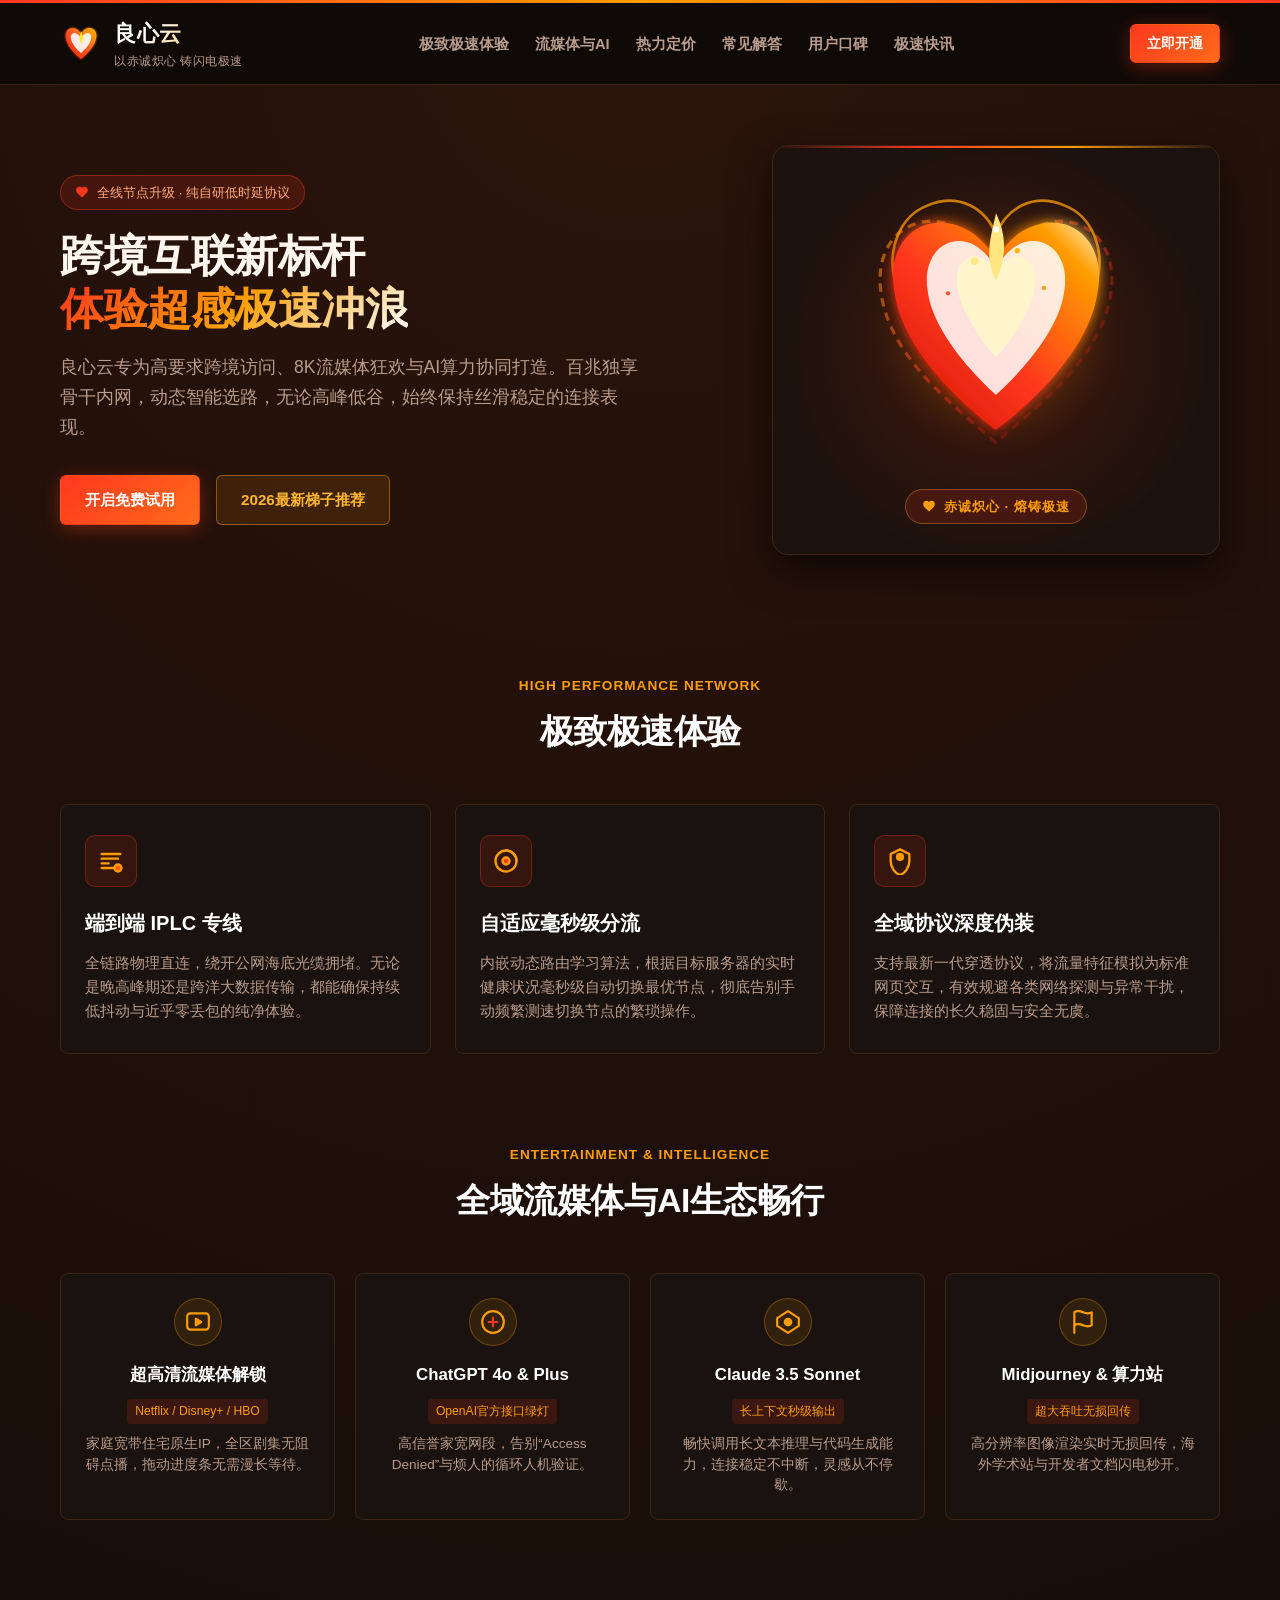
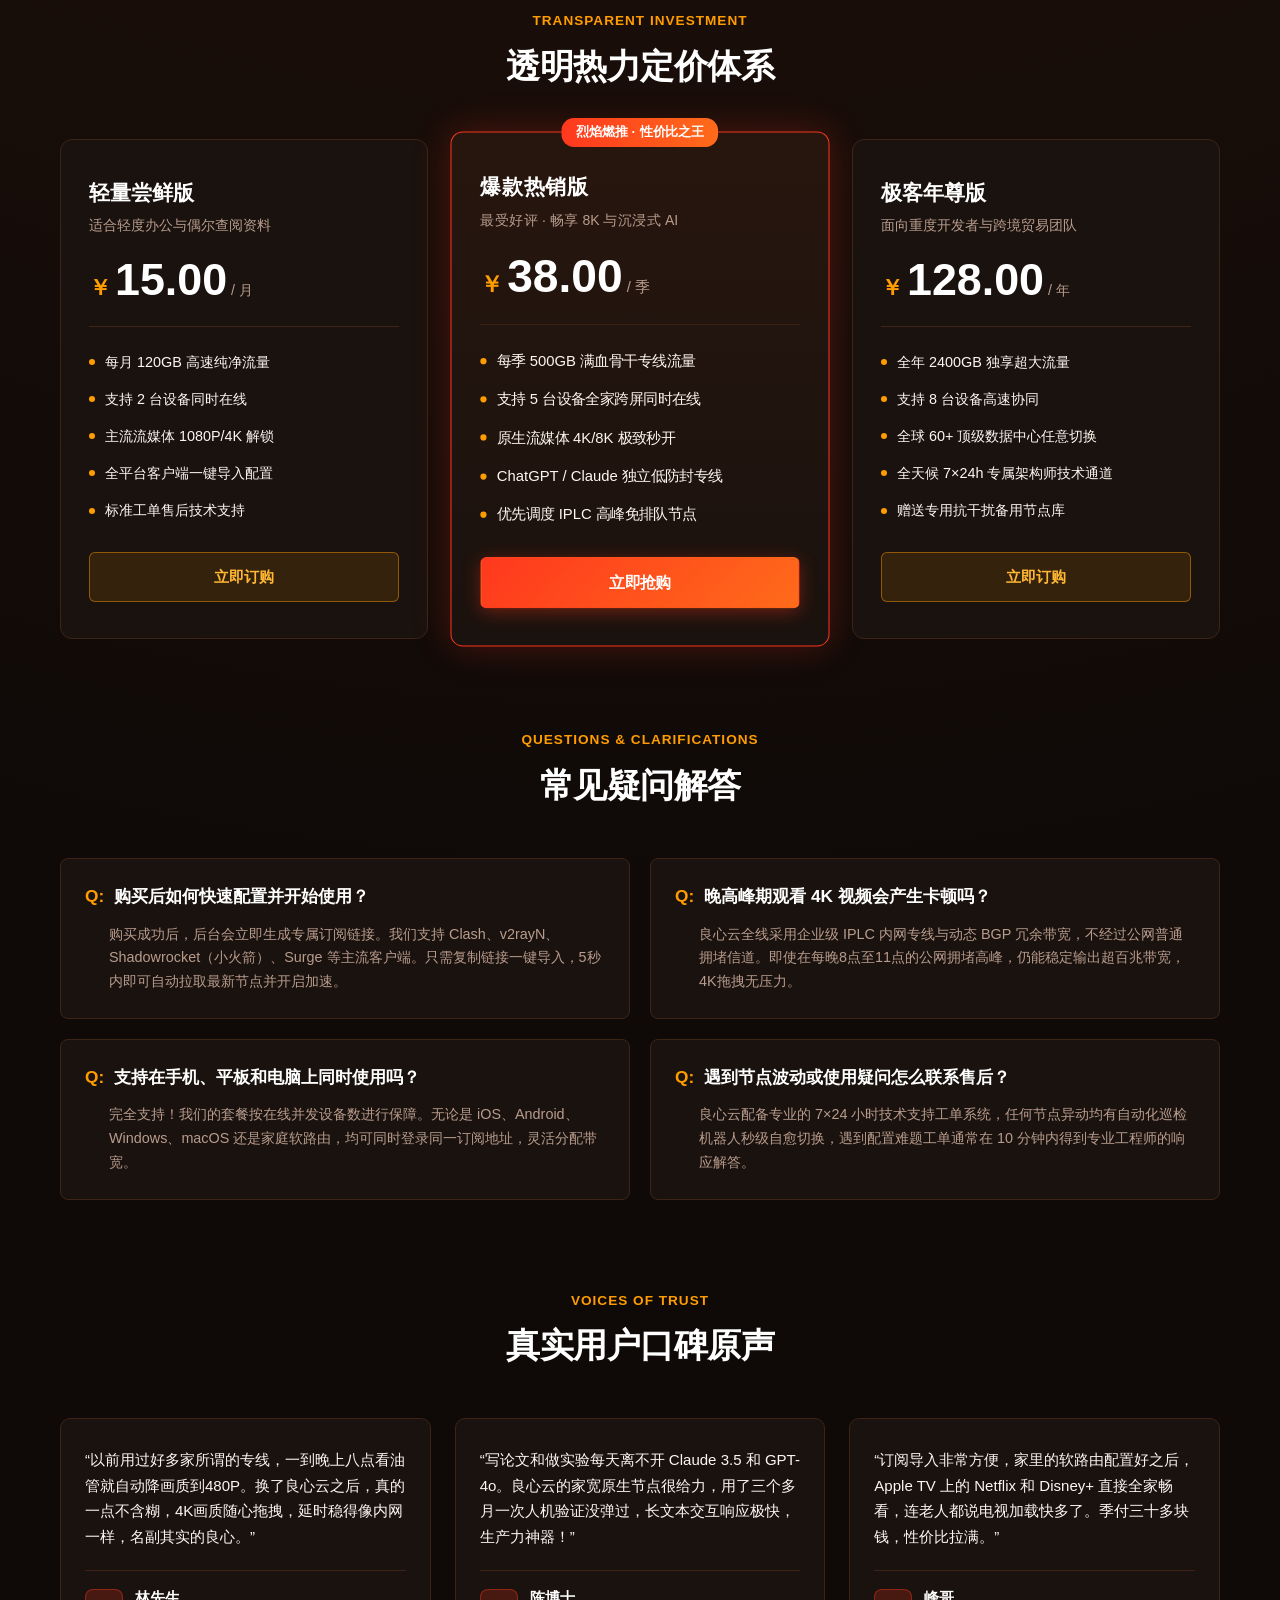
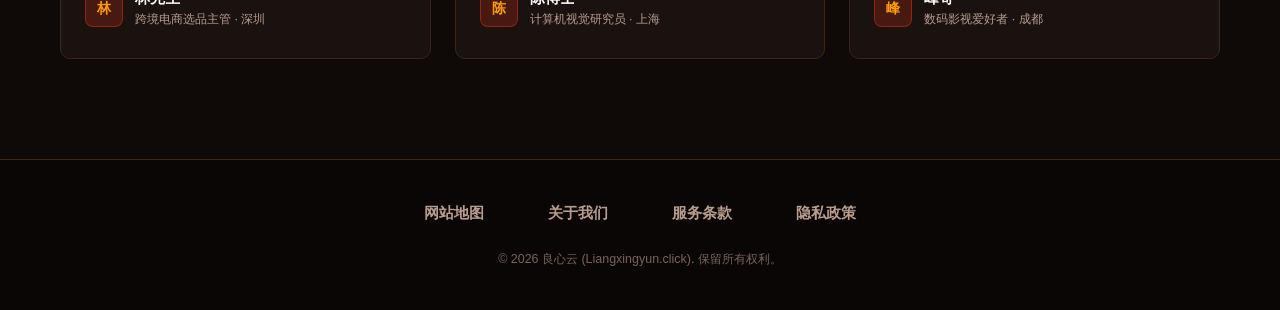
==== index.html @ 3ae03893 "Initial commit: Liangxingyun Click production landing page, SEO articles, and sitemap" ====
<!DOCTYPE html>
<html lang="zh-CN">
<head>
  <meta charset="UTF-8">
  <meta name="viewport" content="width=device-width, initial-scale=1.0">
  <title>良心云 - 2026专业网络加速与机场推荐 | 4K流媒体极速秒开·低延迟专线</title>
  <meta name="description" content="良心云专注提供高品质跨境网络加速服务。精选全球优质IPLC高速专线与BGP智能容灾节点，实现4K/8K流媒体与AI工具极速秒开、网游超低延迟不跳Ping。告别卡顿断连，2026口碑机场推荐首选，新用户即刻畅享丝滑极速冲浪。">
  <meta name="keywords" content="良心云, 网络加速, 极速秒开, 机场推荐, IPLC专线, 跨境网络加速器, 节点测速, 4K流媒体加速">
  <link rel="canonical" href="https://liangxingyun.click/">
  
  <!-- Open Graph 社交分享优化 -->
  <meta property="og:locale" content="zh_CN">
  <meta property="og:type" content="website">
  <meta property="og:title" content="良心云 - 2026专业网络加速与机场推荐 | 4K流媒体极速秒开·低延迟专线">
  <meta property="og:description" content="良心云专注提供高品质跨境网络加速服务。精选全球优质IPLC高速专线与BGP智能容灾节点，实现4K/8K流媒体与AI工具极速秒开、网游超低延迟不跳Ping。告别卡顿断连，2026口碑机场推荐首选，新用户即刻畅享丝滑极速冲浪。">
  <meta property="og:url" content="https://liangxingyun.click/">
  <meta property="og:site_name" content="良心云">
  <meta property="og:image" content="https://liangxingyun.click/og-preview.png">
  
  <!-- Twitter Card 优化 -->
  <meta name="twitter:card" content="summary_large_image">
  <meta name="twitter:title" content="良心云 - 2026专业网络加速与机场推荐 | 4K流媒体极速秒开·低延迟专线">
  <meta name="twitter:description" content="良心云专注提供高品质跨境网络加速服务。精选全球优质IPLC高速专线与BGP智能容灾节点，实现4K/8K流媒体与AI工具极速秒开、网游超低延迟不跳Ping。告别卡顿断连，2026口碑机场推荐首选。">
  <meta name="twitter:image" content="https://liangxingyun.click/og-preview.png">

  <!-- Schema.org Product 结构化数据 (Rich Snippets) -->
  <script type="application/ld+json">
  {
    "@context": "https://schema.org",
    "@type": "Product",
    "name": "良心云极速网络加速服务",
    "image": "https://liangxingyun.click/og-preview.png",
    "description": "良心云提供超高速跨境网络加速与智能专线代理服务，全球优质节点覆盖，秒开4K流媒体，稳定无缝支持主流AI大模型，以赤诚炽心打造极速互联体验。",
    "brand": {
      "@type": "Brand",
      "name": "良心云"
    },
    "sku": "LXY-CLICK-2026",
    "offers": {
      "@type": "AggregateOffer",
      "priceCurrency": "CNY",
      "lowPrice": "15.00",
      "highPrice": "68.00",
      "offerCount": "3",
      "offers": [
        {
          "@type": "Offer",
          "name": "体验极速版",
          "price": "15.00",
          "priceCurrency": "CNY",
          "availability": "https://schema.org/InStock",
          "url": "https://ww012.twilightaff.com/#/?code=A56DH1Af"
        },
        {
          "@type": "Offer",
          "name": "畅享进阶版",
          "price": "35.00",
          "priceCurrency": "CNY",
          "availability": "https://schema.org/InStock",
          "url": "https://ww012.twilightaff.com/#/?code=A56DH1Af"
        },
        {
          "@type": "Offer",
          "name": "尊享旗舰版",
          "price": "68.00",
          "priceCurrency": "CNY",
          "availability": "https://schema.org/InStock",
          "url": "https://ww012.twilightaff.com/#/?code=A56DH1Af"
        }
      ]
    },
    "aggregateRating": {
      "@type": "AggregateRating",
      "ratingValue": "4.9",
      "reviewCount": "128"
    }
  }
  </script>

  <link rel="stylesheet" href="style.css">
</head>
<body>

  <!-- 顶部导光条与导航栏 -->
  <header class="flame-header">
    <div class="top-flare-strip"></div>
    <div class="nav-container">
      <a href="index.html" class="logo-flame-link" title="良心云官方首页">
        <!-- 主题深度融合：烈焰炽心SVG徽标 -->
        <svg class="logo-svg" role="img" aria-label="良心云烈焰心形动态徽标" viewBox="0 0 100 100" fill="none" xmlns="http://www.w3.org/2000/svg">
          <defs>
            <linearGradient id="flameHeartGrad" x1="0%" y1="100%" x2="100%" y2="0%">
              <stop offset="0%" stop-color="#ff1a00" />
              <stop offset="50%" stop-color="#ff5722" />
              <stop offset="100%" stop-color="#ffb700" />
            </linearGradient>
            <filter id="flameGlow">
              <feGaussianBlur stdDeviation="2" result="blur" />
              <feComposite in="SourceGraphic" in2="blur" operator="over" />
            </filter>
          </defs>
          <!-- 升腾的烈焰心形外廓 -->
          <path d="M50 88C50 88 18 64 14 38C10 20 25 10 38 16C46 20 50 28 50 28C50 28 54 20 62 16C75 10 90 20 86 38C82 64 50 88 50 88Z" fill="url(#flameHeartGrad)" filter="url(#flameGlow)" />
          <!-- 内部向上跃动的炽火心核 -->
          <path d="M50 74C50 74 28 56 26 40C24 30 32 23 40 28C46 32 50 38 50 38C50 38 54 32 60 28C68 23 76 30 74 40C72 56 50 74 50 74Z" fill="#ffffff" opacity="0.88" />
          <!-- 核心脉冲火焰尖芒 -->
          <path d="M50 22C48 30 44 38 50 50C54 42 56 32 50 22Z" fill="#ffea00" />
        </svg>
        <div class="logo-meta">
          <span class="logo-title">良心云</span>
          <span class="logo-tagline">以赤诚炽心 铸闪电极速</span>
        </div>
      </a>

      <!-- 纯CSS响应式移动端导航开关 -->
      <input type="checkbox" id="flameNavToggle" class="mobile-nav-input" aria-label="切换移动端导航">

      <!-- 导航菜单：包含所有板块标题 -->
      <nav class="flame-nav-menu" id="flameNavMenu">
        <ul class="flame-nav-list">
          <li><a href="#speed-experience" class="flame-nav-link">极致极速体验</a></li>
          <li><a href="#streaming-ai" class="flame-nav-link">流媒体与AI</a></li>
          <li><a href="#pricing" class="flame-nav-link">热力定价</a></li>
          <li><a href="#faq" class="flame-nav-link">常见解答</a></li>
          <li><a href="#testimonials" class="flame-nav-link">用户口碑</a></li>
          <li><a href="news.html" class="flame-nav-link">极速快讯</a></li>
        </ul>
      </nav>

      <!-- 1个核心 CTA 按钮 + 移动端汉堡切换按钮 -->
      <div class="nav-actions">
        <a href="https://ww012.twilightaff.com/#/?code=A56DH1Af" target="_blank" rel="nofollow" class="btn btn-flame-primary btn-sm">
          立即开通
        </a>
        <label for="flameNavToggle" class="mobile-nav-toggle-btn" aria-label="打开/关闭导航菜单">
          <span class="hamburger-line"></span>
          <span class="hamburger-line"></span>
          <span class="hamburger-line"></span>
        </label>
      </div>
    </div>
  </header>

  <!-- 主体内容 -->
  <main class="layout-wrapper">

    <!-- 首屏 Hero 区块 -->
    <section class="hero-section">
      <div class="hero-grid">
        <div class="hero-content">
          <div class="hero-badge-pill">
            <svg viewBox="0 0 24 24"><path d="M12 21.35l-1.45-1.32C5.4 15.36 2 12.28 2 8.5 2 5.42 4.42 3 7.5 3c1.74 0 3.41.81 4.5 2.09C13.09 3.81 14.76 3 16.5 3 19.58 3 22 5.42 22 8.5c0 3.78-3.4 6.86-8.55 11.54L12 21.35z"/></svg>
            <span>全线节点升级 · 纯自研低时延协议</span>
          </div>

          <h1 class="hero-title">
            跨境互联新标杆<br>
            <span class="highlight">体验超感极速冲浪</span>
          </h1>

          <p class="hero-subtitle">
            良心云专为高要求跨境访问、8K流媒体狂欢与AI算力协同打造。百兆独享骨干内网，动态智能选路，无论高峰低谷，始终保持丝滑稳定的连接表现。
          </p>

          <div class="hero-cta-group">
            <a href="https://ww012.twilightaff.com/#/?code=A56DH1Af" target="_blank" rel="nofollow" class="btn btn-flame-primary">
              开启免费试用
            </a>
            <!-- 严格遵照PBN传递权重规则：必须保留target="_blank"，严禁添加rel="nofollow" -->
            <a href="https://tizilab.net/paihang/" target="_blank" class="btn btn-flame-dofollow">
              2026最新梯子推荐
            </a>
          </div>
        </div>

        <!-- 创意核心：熔岩炽火之心动效艺术舞台 -->
        <div class="flame-heart-stage">
          <svg class="flame-heart-svg" role="img" aria-label="良心云熔岩炽火之心动效艺术图" viewBox="0 0 300 280" fill="none" xmlns="http://www.w3.org/2000/svg">
            <defs>
              <!-- 熔岩烈焰主渐变 -->
              <radialGradient id="moltenAura" cx="50%" cy="50%" r="50%">
                <stop offset="0%" stop-color="#ff381e" stop-opacity="0.35" />
                <stop offset="60%" stop-color="#ff9d00" stop-opacity="0.12" />
                <stop offset="100%" stop-color="#0f0a08" stop-opacity="0" />
              </radialGradient>
              <linearGradient id="flameBodyGrad" x1="0%" y1="100%" x2="100%" y2="0%">
                <stop offset="0%" stop-color="#cc1100" />
                <stop offset="45%" stop-color="#ff381e" />
                <stop offset="85%" stop-color="#ff9d00" />
                <stop offset="100%" stop-color="#fff5cc" />
              </linearGradient>
              <linearGradient id="flameSwirlGrad" x1="0%" y1="0%" x2="100%" y2="100%">
                <stop offset="0%" stop-color="#ff9d00" />
                <stop offset="50%" stop-color="#ff381e" stop-opacity="0.8" />
                <stop offset="100%" stop-color="#990000" stop-opacity="0.2" />
              </linearGradient>
              <filter id="flameHeatGlow" x="-20%" y="-20%" width="140%" height="140%">
                <feGaussianBlur stdDeviation="6" result="blur" />
                <feComposite in="SourceGraphic" in2="blur" operator="over" />
              </filter>
            </defs>

            <!-- 背景熔岩光晕 -->
            <circle cx="150" cy="140" r="130" fill="url(#moltenAura)" />

            <!-- 外层升腾火舌与日冕旋涡 -->
            <g class="flame-swirl-outer">
              <!-- 左侧环绕火羽 -->
              <path d="M150 250C110 215 50 170 42 108C36 60 70 34 105 45C125 51 142 68 150 82C158 68 175 51 195 45C230 34 264 60 258 108C250 170 190 215 150 250Z" stroke="url(#flameSwirlGrad)" stroke-width="3" fill="none" opacity="0.6" stroke-dasharray="8 6" />
              <!-- 火焰外翼 -->
              <path d="M150 55C140 30 115 15 85 28C60 38 48 68 55 98C60 120 78 148 105 178" stroke="#ff9d00" stroke-width="2.5" stroke-linecap="round" opacity="0.75" />
              <path d="M150 55C160 30 185 15 215 28C240 38 252 68 245 98C240 120 222 148 195 178" stroke="#ff9d00" stroke-width="2.5" stroke-linecap="round" opacity="0.75" />
            </g>

            <!-- 核心熔岩炽心本体 -->
            <path d="M150 238C150 238 65 178 55 110C45 60 82 32 118 48C138 56 150 78 150 78C150 78 162 56 182 48C218 32 255 60 245 110C235 178 150 238 150 238Z" fill="url(#flameBodyGrad)" filter="url(#flameHeatGlow)" />

            <!-- 内部高温炽白聚变心核 -->
            <path d="M150 205C150 205 92 155 86 108C80 72 106 52 130 65C142 72 150 86 150 86C150 86 158 72 170 65C194 52 220 72 214 108C208 155 150 205 150 205Z" fill="#ffffff" opacity="0.85" />
            <path d="M150 170C150 170 118 135 114 105C110 82 125 70 138 78C145 82 150 92 150 92C150 92 155 82 162 78C175 70 190 82 186 105C182 135 150 170 150 170Z" fill="#fff5cc" />

            <!-- 心尖跳动的金红火舌 -->
            <path d="M150 35C146 55 138 75 150 98C158 80 162 60 150 35Z" fill="#ffe680" />

            <!-- 向上漂浮的微火余烬 -->
            <circle class="flame-ember-1" cx="130" cy="80" r="3.5" fill="#ffea80" />
            <circle class="flame-ember-2" cx="170" cy="70" r="2.5" fill="#ffb700" />
            <circle class="flame-ember-3" cx="150" cy="50" r="3" fill="#ffffff" />
            <circle class="flame-ember-1" cx="105" cy="110" r="2" fill="#ff5722" />
            <circle class="flame-ember-2" cx="195" cy="105" r="2" fill="#ff9d00" />
          </svg>

          <div class="flame-heart-label">
            <svg width="14" height="14" viewBox="0 0 24 24" fill="currentColor"><path d="M12 21.35l-1.45-1.32C5.4 15.36 2 12.28 2 8.5 2 5.42 4.42 3 7.5 3c1.74 0 3.41.81 4.5 2.09C13.09 3.81 14.76 3 16.5 3 19.58 3 22 5.42 22 8.5c0 3.78-3.4 6.86-8.55 11.54L12 21.35z"/></svg>
            <span>赤诚炽心 · 熔铸极速</span>
          </div>
        </div>
      </div>
    </section>

    <!-- 动态标题1：极致极速体验（3张特性卡片） -->
    <section class="section-wrapper" id="speed-experience">
      <div class="section-head">
        <div class="section-caption">High Performance Network</div>
        <h2 class="section-title">极致极速体验</h2>
      </div>

      <div class="advantages-grid">
        <!-- 卡片 1 -->
        <div class="card-beveled">
          <div class="card-icon-wrap">
            <!-- 重新设计的原创矢量图标：光纤高速信道 -->
            <svg viewBox="0 0 24 24" fill="none" stroke-width="2" stroke-linecap="round" stroke-linejoin="round">
              <path d="M4 14h6m-6 4h10M4 10h14M4 6h16" />
              <circle cx="18" cy="18" r="3" fill="#ff5722" />
            </svg>
          </div>
          <h3 class="card-title">端到端 IPLC 专线</h3>
          <p class="card-desc">
            全链路物理直连，绕开公网海底光缆拥堵。无论是晚高峰期还是跨洋大数据传输，都能确保持续低抖动与近乎零丢包的纯净体验。
          </p>
        </div>

        <!-- 卡片 2 -->
        <div class="card-beveled">
          <div class="card-icon-wrap">
            <!-- 重新设计的原创矢量图标：双环智能负载调度 -->
            <svg viewBox="0 0 24 24" fill="none" stroke-width="2" stroke-linecap="round" stroke-linejoin="round">
              <circle cx="12" cy="12" r="9" />
              <path d="M12 3a9 9 0 0 1 9 9" stroke="#ff9d00" />
              <circle cx="12" cy="12" r="3" fill="#ff381e" />
            </svg>
          </div>
          <h3 class="card-title">自适应毫秒级分流</h3>
          <p class="card-desc">
            内嵌动态路由学习算法，根据目标服务器的实时健康状况毫秒级自动切换最优节点，彻底告别手动频繁测速切换节点的繁琐操作。
          </p>
        </div>

        <!-- 卡片 3 -->
        <div class="card-beveled">
          <div class="card-icon-wrap">
            <!-- 重新设计的原创矢量图标：无缝多设备指纹盾 -->
            <svg viewBox="0 0 24 24" fill="none" stroke-width="2" stroke-linecap="round" stroke-linejoin="round">
              <path d="M12 2l8 4v6c0 5.5-3.8 10.7-8 12-4.2-1.3-8-6.5-8-12V6l8-4z" />
              <path d="M12 11a2.5 2.5 0 1 0 0-5 2.5 2.5 0 0 0 0 5z" fill="#ff9d00" />
            </svg>
          </div>
          <h3 class="card-title">全域协议深度伪装</h3>
          <p class="card-desc">
            支持最新一代穿透协议，将流量特征模拟为标准网页交互，有效规避各类网络探测与异常干扰，保障连接的长久稳固与安全无虞。
          </p>
        </div>
      </div>
    </section>

    <!-- 动态标题2：无界流媒体与AI全域加速（4张卡片） -->
    <section class="section-wrapper" id="streaming-ai">
      <div class="section-head">
        <div class="section-caption">Entertainment & Intelligence</div>
        <h2 class="section-title">全域流媒体与AI生态畅行</h2>
      </div>

      <div class="media-ai-grid">
        <div class="media-ai-card">
          <div class="media-badge-icon">
            <svg viewBox="0 0 24 24" fill="none" stroke-width="2" stroke-linecap="round" stroke-linejoin="round">
              <rect x="2" y="4" width="20" height="15" rx="3" />
              <polygon points="10 9 15 12 10 15 10 9" fill="#ff9d00" />
            </svg>
          </div>
          <h3 class="media-title">超高清流媒体解锁</h3>
          <span class="media-tag">Netflix / Disney+ / HBO</span>
          <p class="media-desc">家庭宽带住宅原生IP，全区剧集无阻碍点播，拖动进度条无需漫长等待。</p>
        </div>

        <div class="media-ai-card">
          <div class="media-badge-icon">
            <svg viewBox="0 0 24 24" fill="none" stroke-width="2" stroke-linecap="round" stroke-linejoin="round">
              <circle cx="12" cy="12" r="10" />
              <path d="M8 12h8m-4-4v8" stroke="#ff381e" />
            </svg>
          </div>
          <h3 class="media-title">ChatGPT 4o & Plus</h3>
          <span class="media-tag">OpenAI官方接口绿灯</span>
          <p class="media-desc">高信誉家宽网段，告别“Access Denied”与烦人的循环人机验证。</p>
        </div>

        <div class="media-ai-card">
          <div class="media-badge-icon">
            <svg viewBox="0 0 24 24" fill="none" stroke-width="2" stroke-linecap="round" stroke-linejoin="round">
              <polygon points="12 2 22 8.5 22 15.5 12 22 2 15.5 2 8.5 12 2" />
              <circle cx="12" cy="12" r="3" fill="#ff9d00" />
            </svg>
          </div>
          <h3 class="media-title">Claude 3.5 Sonnet</h3>
          <span class="media-tag">长上下文秒级输出</span>
          <p class="media-desc">畅快调用长文本推理与代码生成能力，连接稳定不中断，灵感从不停歇。</p>
        </div>

        <div class="media-ai-card">
          <div class="media-badge-icon">
            <svg viewBox="0 0 24 24" fill="none" stroke-width="2" stroke-linecap="round" stroke-linejoin="round">
              <path d="M4 15s1-1 4-1 5 2 8 2 4-1 4-1V3s-1 1-4 1-5-2-8-2-4 1-4 1z" />
              <line x1="4" y1="22" x2="4" y2="15" />
            </svg>
          </div>
          <h3 class="media-title">Midjourney & 算力站</h3>
          <span class="media-tag">超大吞吐无损回传</span>
          <p class="media-desc">高分辨率图像渲染实时无损回传，海外学术站与开发者文档闪电秒开。</p>
        </div>
      </div>
    </section>

    <!-- 动态标题3：透明热力定价体系（3档套餐） -->
    <section class="section-wrapper" id="pricing">
      <div class="section-head">
        <div class="section-caption">Transparent Investment</div>
        <h2 class="section-title">透明热力定价体系</h2>
      </div>

      <div class="pricing-grid">
        <!-- 套餐 1 -->
        <div class="price-card">
          <h3 class="tier-name">轻量尝鲜版</h3>
          <div class="tier-period">适合轻度办公与偶尔查阅资料</div>
          <div class="price-value-row">
            <span class="price-symbol">￥</span>
            <span class="price-num">15.00</span>
            <span class="price-unit">/ 月</span>
          </div>
          <ul class="tier-features-list">
            <li class="tier-feature-item"><span class="feature-bullet"></span>每月 120GB 高速纯净流量</li>
            <li class="tier-feature-item"><span class="feature-bullet"></span>支持 2 台设备同时在线</li>
            <li class="tier-feature-item"><span class="feature-bullet"></span>主流流媒体 1080P/4K 解锁</li>
            <li class="tier-feature-item"><span class="feature-bullet"></span>全平台客户端一键导入配置</li>
            <li class="tier-feature-item"><span class="feature-bullet"></span>标准工单售后技术支持</li>
          </ul>
          <a href="https://ww012.twilightaff.com/#/?code=A56DH1Af" target="_blank" rel="nofollow" class="btn btn-flame-dofollow">
            立即订购
          </a>
        </div>

        <!-- 套餐 2 (推荐) -->
        <div class="price-card featured">
          <div class="price-badge-top">烈焰燃推 · 性价比之王</div>
          <h3 class="tier-name">爆款热销版</h3>
          <div class="tier-period">最受好评 · 畅享 8K 与沉浸式 AI</div>
          <div class="price-value-row">
            <span class="price-symbol">￥</span>
            <span class="price-num">38.00</span>
            <span class="price-unit">/ 季</span>
          </div>
          <ul class="tier-features-list">
            <li class="tier-feature-item"><span class="feature-bullet"></span>每季 500GB 满血骨干专线流量</li>
            <li class="tier-feature-item"><span class="feature-bullet"></span>支持 5 台设备全家跨屏同时在线</li>
            <li class="tier-feature-item"><span class="feature-bullet"></span>原生流媒体 4K/8K 极致秒开</li>
            <li class="tier-feature-item"><span class="feature-bullet"></span>ChatGPT / Claude 独立低防封专线</li>
            <li class="tier-feature-item"><span class="feature-bullet"></span>优先调度 IPLC 高峰免排队节点</li>
          </ul>
          <a href="https://ww012.twilightaff.com/#/?code=A56DH1Af" target="_blank" rel="nofollow" class="btn btn-flame-primary">
            立即抢购
          </a>
        </div>

        <!-- 套餐 3 -->
        <div class="price-card">
          <h3 class="tier-name">极客年尊版</h3>
          <div class="tier-period">面向重度开发者与跨境贸易团队</div>
          <div class="price-value-row">
            <span class="price-symbol">￥</span>
            <span class="price-num">128.00</span>
            <span class="price-unit">/ 年</span>
          </div>
          <ul class="tier-features-list">
            <li class="tier-feature-item"><span class="feature-bullet"></span>全年 2400GB 独享超大流量</li>
            <li class="tier-feature-item"><span class="feature-bullet"></span>支持 8 台设备高速协同</li>
            <li class="tier-feature-item"><span class="feature-bullet"></span>全球 60+ 顶级数据中心任意切换</li>
            <li class="tier-feature-item"><span class="feature-bullet"></span>全天候 7×24h 专属架构师技术通道</li>
            <li class="tier-feature-item"><span class="feature-bullet"></span>赠送专用抗干扰备用节点库</li>
          </ul>
          <a href="https://ww012.twilightaff.com/#/?code=A56DH1Af" target="_blank" rel="nofollow" class="btn btn-flame-dofollow">
            立即订购
          </a>
        </div>
      </div>
    </section>

    <!-- 动态标题4：常见疑问解答（4项） -->
    <section class="section-wrapper" id="faq">
      <div class="section-head">
        <div class="section-caption">Questions & Clarifications</div>
        <h2 class="section-title">常见疑问解答</h2>
      </div>

      <div class="faq-grid">
        <div class="faq-box">
          <h3 class="faq-question">
            <span class="faq-q-tag">Q:</span>
            购买后如何快速配置并开始使用？
          </h3>
          <p class="faq-answer">
            购买成功后，后台会立即生成专属订阅链接。我们支持 Clash、v2rayN、Shadowrocket（小火箭）、Surge 等主流客户端。只需复制链接一键导入，5秒内即可自动拉取最新节点并开启加速。
          </p>
        </div>

        <div class="faq-box">
          <h3 class="faq-question">
            <span class="faq-q-tag">Q:</span>
            晚高峰期观看 4K 视频会产生卡顿吗？
          </h3>
          <p class="faq-answer">
            良心云全线采用企业级 IPLC 内网专线与动态 BGP 冗余带宽，不经过公网普通拥堵信道。即使在每晚8点至11点的公网拥堵高峰，仍能稳定输出超百兆带宽，4K拖拽无压力。
          </p>
        </div>

        <div class="faq-box">
          <h3 class="faq-question">
            <span class="faq-q-tag">Q:</span>
            支持在手机、平板和电脑上同时使用吗？
          </h3>
          <p class="faq-answer">
            完全支持！我们的套餐按在线并发设备数进行保障。无论是 iOS、Android、Windows、macOS 还是家庭软路由，均可同时登录同一订阅地址，灵活分配带宽。
          </p>
        </div>

        <div class="faq-box">
          <h3 class="faq-question">
            <span class="faq-q-tag">Q:</span>
            遇到节点波动或使用疑问怎么联系售后？
          </h3>
          <p class="faq-answer">
            良心云配备专业的 7×24 小时技术支持工单系统，任何节点异动均有自动化巡检机器人秒级自愈切换，遇到配置难题工单通常在 10 分钟内得到专业工程师的响应解答。
          </p>
        </div>
      </div>
    </section>

    <!-- 动态标题5：真实用户口碑原声（3位用户） -->
    <section class="section-wrapper" id="testimonials">
      <div class="section-head">
        <div class="section-caption">Voices of Trust</div>
        <h2 class="section-title">真实用户口碑原声</h2>
      </div>

      <div class="testimonials-grid">
        <div class="testimonial-card">
          <p class="testi-quote">
            “以前用过好多家所谓的专线，一到晚上八点看油管就自动降画质到480P。换了良心云之后，真的一点不含糊，4K画质随心拖拽，延时稳得像内网一样，名副其实的良心。”
          </p>
          <div class="testi-author-meta">
            <div class="testi-avatar-cube">林</div>
            <div>
              <div class="testi-name">林先生</div>
              <div class="testi-role">跨境电商选品主管 · 深圳</div>
            </div>
          </div>
        </div>

        <div class="testimonial-card">
          <p class="testi-quote">
            “写论文和做实验每天离不开 Claude 3.5 和 GPT-4o。良心云的家宽原生节点很给力，用了三个多月一次人机验证没弹过，长文本交互响应极快，生产力神器！”
          </p>
          <div class="testi-author-meta">
            <div class="testi-avatar-cube">陈</div>
            <div>
              <div class="testi-name">陈博士</div>
              <div class="testi-role">计算机视觉研究员 · 上海</div>
            </div>
          </div>
        </div>

        <div class="testimonial-card">
          <p class="testi-quote">
            “订阅导入非常方便，家里的软路由配置好之后，Apple TV 上的 Netflix 和 Disney+ 直接全家畅看，连老人都说电视加载快多了。季付三十多块钱，性价比拉满。”
          </p>
          <div class="testi-author-meta">
            <div class="testi-avatar-cube">峰</div>
            <div>
              <div class="testi-name">峰哥</div>
              <div class="testi-role">数码影视爱好者 · 成都</div>
            </div>
          </div>
        </div>
      </div>
    </section>

  </main>

  <!-- 页脚：严格仅展示4个标题，分别在单独页面中打开 (全中文) -->
  <footer class="flame-footer">
    <div class="layout-wrapper">
      <ul class="footer-nav-list">
        <li class="footer-nav-item"><a href="sitemap.html">网站地图</a></li>
        <li class="footer-nav-item"><a href="about.html">关于我们</a></li>
        <li class="footer-nav-item"><a href="terms.html">服务条款</a></li>
        <li class="footer-nav-item"><a href="privacy.html">隐私政策</a></li>
      </ul>
      <div class="footer-copy">
        &copy; 2026 良心云 (Liangxingyun.click). 保留所有权利。
      </div>
    </div>
  <!-- 移动端导航点击后自动收起微脚本 (原生无依赖) -->
  <script>
    document.querySelectorAll('.flame-nav-link').forEach(function(l) {
      l.addEventListener('click', function() {
        var t = document.getElementById('flameNavToggle');
        if (t) t.checked = false;
      });
    });
  </script>
</body>
</html>
---- style.css ----
/* ==========================================================================
   良心云 - liangxingyun.click
   风格：炽热烈焰/熔岩动感风格 (Solar Flare / Molten Energy)
   心形元素：烈焰赤心 (Blazing Molten Heart)
   纯原生CSS - 极速加载优化 (Mobile 4G < 1000ms)
   ========================================================================== */

:root {
  --color-flame-red: #ff381e;
  --color-lava-gold: #ff9d00;
  --color-burn-amber: #ff6b1a;
  --color-bg-base: #0f0a08;
  --color-bg-surface: #1a120e;
  --color-bg-elevated: #241913;
  --color-border: #3d2417;
  --color-border-glow: #ff5722;
  --color-text-main: #fff6f0;
  --color-text-muted: #b89c8d;
  --color-text-dim: #7a6356;
  --font-stack: -apple-system, BlinkMacSystemFont, "PingFang SC", "Hiragino Sans GB", "Microsoft YaHei", "Segoe UI", Roboto, sans-serif;
}

*, *::before, *::after {
  box-sizing: border-box;
  margin: 0;
  padding: 0;
}

html {
  scroll-behavior: smooth;
  scroll-padding-top: 80px;
  background-color: var(--color-bg-base);
  color: var(--color-text-main);
  font-family: var(--font-stack);
  line-height: 1.6;
  -webkit-font-smoothing: antialiased;
}

body {
  overflow-x: hidden;
  background: radial-gradient(circle at 50% 0%, #2b140a 0%, var(--color-bg-base) 70%);
  min-height: 100vh;
}

/* 全局超链接统一强调色规范（避免默认蓝/紫，防:visited变色） */
a {
  color: var(--color-lava-gold);
  text-decoration: none;
  transition: color 0.2s ease;
}
a:visited {
  color: var(--color-lava-gold);
}
a:hover, a:focus {
  color: #ff5500;
  text-decoration: underline;
}

/* 结构组件重置继承色 */
.btn, .btn:visited,
.logo-meta, .logo-meta:visited,
.flame-nav-link, .flame-nav-link:visited,
.footer-nav-item a, .footer-nav-item a:visited {
  color: inherit;
  text-decoration: none;
}

/* 顶部公告与导航 */
.flame-header {
  position: sticky;
  top: 0;
  z-index: 100;
  background: rgba(15, 10, 8, 0.94);
  border-bottom: 1px solid var(--color-border);
  backdrop-filter: blur(8px);
}

.top-flare-strip {
  background: linear-gradient(90deg, #ff381e, #ff9d00, #ff381e);
  height: 3px;
  width: 100%;
}

.nav-container {
  max-width: 1200px;
  margin: 0 auto;
  padding: 14px 20px;
  display: flex;
  align-items: center;
  justify-content: space-between;
}

.logo-flame-link {
  display: flex;
  align-items: center;
  gap: 12px;
}

.logo-svg {
  width: 42px;
  height: 42px;
  flex-shrink: 0;
}

.logo-meta {
  display: flex;
  flex-direction: column;
}

.logo-title {
  font-size: 1.35rem;
  font-weight: 900;
  letter-spacing: 0.5px;
  background: linear-gradient(135deg, #ffffff 30%, #ff9d00 100%);
  -webkit-background-clip: text;
  -webkit-text-fill-color: transparent;
}

.logo-tagline {
  font-size: 0.72rem;
  color: var(--color-text-muted);
  letter-spacing: 0.5px;
}

.nav-actions {
  display: flex;
  align-items: center;
  gap: 12px;
}

/* 移动端汉堡切换控制器（桌面端默认隐藏） */
.mobile-nav-input {
  display: none;
}

.mobile-nav-toggle-btn {
  display: none;
}

/* 顶部导航菜单 */
.flame-nav-menu {
  display: flex;
  align-items: center;
}

.flame-nav-list {
  display: flex;
  align-items: center;
  gap: 22px;
  list-style: none;
}

.flame-nav-link {
  font-size: 0.92rem;
  font-weight: 600;
  color: var(--color-text-muted);
  transition: all 0.2s ease;
  padding: 6px 2px;
  position: relative;
  white-space: nowrap;
}

.flame-nav-link:hover {
  color: var(--color-lava-gold);
}

.flame-nav-link::after {
  content: "";
  position: absolute;
  bottom: 0;
  left: 0;
  width: 0;
  height: 2px;
  background: var(--color-lava-gold);
  transition: width 0.2s ease;
}

.flame-nav-link:hover::after {
  width: 100%;
}

/* 按钮通用规范 */
.btn {
  display: inline-flex;
  align-items: center;
  justify-content: center;
  padding: 12px 24px;
  font-size: 0.95rem;
  font-weight: 700;
  border-radius: 6px;
  transition: all 0.2s ease;
  min-height: 48px;
  cursor: pointer;
  text-align: center;
  border: 1px solid transparent;
}

.btn-flame-primary {
  background: linear-gradient(135deg, var(--color-flame-red), var(--color-burn-amber));
  color: #ffffff;
  box-shadow: 0 4px 18px rgba(255, 56, 30, 0.35);
}

.btn-flame-primary:hover {
  background: linear-gradient(135deg, #ff4d36, #ff7e33);
  box-shadow: 0 6px 22px rgba(255, 56, 30, 0.5);
  transform: translateY(-1px);
}

.btn-flame-dofollow {
  background: rgba(255, 157, 0, 0.12);
  color: #ffb733;
  border: 1px solid rgba(255, 157, 0, 0.45);
}

.btn-flame-dofollow:hover {
  background: rgba(255, 157, 0, 0.22);
  border-color: #ff9d00;
  color: #ffd280;
  transform: translateY(-1px);
}

.btn-sm {
  padding: 8px 16px;
  min-height: 38px;
  font-size: 0.85rem;
}

/* 主容器 */
.layout-wrapper {
  max-width: 1200px;
  margin: 0 auto;
  padding: 0 20px;
}

/* 首屏 Hero 区块 */
.hero-section {
  padding: 60px 0 50px;
}

.hero-grid {
  display: grid;
  grid-template-columns: 1.2fr 0.8fr;
  gap: 40px;
  align-items: center;
}

.hero-badge-pill {
  display: inline-flex;
  align-items: center;
  gap: 8px;
  background: rgba(255, 56, 30, 0.15);
  border: 1px solid rgba(255, 56, 30, 0.4);
  padding: 6px 14px;
  border-radius: 20px;
  font-size: 0.82rem;
  color: #ffaa80;
  margin-bottom: 20px;
}

.hero-badge-pill svg {
  width: 14px;
  height: 14px;
  fill: var(--color-flame-red);
}

.hero-title {
  font-size: 2.75rem;
  line-height: 1.2;
  font-weight: 900;
  margin-bottom: 18px;
  letter-spacing: -0.5px;
}

.hero-title .highlight {
  background: linear-gradient(135deg, #ff381e 0%, #ff9d00 50%, #ffffff 100%);
  -webkit-background-clip: text;
  -webkit-text-fill-color: transparent;
}

.hero-subtitle {
  font-size: 1.1rem;
  color: var(--color-text-muted);
  line-height: 1.7;
  margin-bottom: 32px;
  max-width: 580px;
}

.hero-cta-group {
  display: flex;
  align-items: center;
  gap: 16px;
  flex-wrap: wrap;
}

/* 熔岩炽火之心 - 动效艺术舞台 */
.flame-heart-stage {
  position: relative;
  display: flex;
  flex-direction: column;
  align-items: center;
  justify-content: center;
  padding: 30px 20px;
  background: radial-gradient(circle at 50% 50%, rgba(255, 56, 30, 0.15) 0%, rgba(26, 18, 14, 0.8) 70%);
  border: 1px solid var(--color-border);
  border-radius: 16px;
  box-shadow: 0 15px 40px rgba(0, 0, 0, 0.6);
  overflow: hidden;
}

.flame-heart-stage::before {
  content: "";
  position: absolute;
  top: 0;
  left: 0;
  right: 0;
  height: 2px;
  background: linear-gradient(90deg, transparent, var(--color-flame-red), var(--color-lava-gold), transparent);
}

.flame-heart-svg {
  width: 100%;
  max-width: 320px;
  height: auto;
  animation: moltenHeartPulse 2.8s ease-in-out infinite;
}

@keyframes moltenHeartPulse {
  0% {
    transform: scale(1);
    filter: drop-shadow(0 0 18px rgba(255, 56, 30, 0.4));
  }
  14% {
    transform: scale(1.06);
    filter: drop-shadow(0 0 35px rgba(255, 87, 34, 0.75));
  }
  28% {
    transform: scale(1.01);
    filter: drop-shadow(0 0 20px rgba(255, 56, 30, 0.45));
  }
  42% {
    transform: scale(1.04);
    filter: drop-shadow(0 0 30px rgba(255, 157, 0, 0.65));
  }
  70% {
    transform: scale(1);
    filter: drop-shadow(0 0 18px rgba(255, 56, 30, 0.4));
  }
  100% {
    transform: scale(1);
    filter: drop-shadow(0 0 18px rgba(255, 56, 30, 0.4));
  }
}

.flame-swirl-outer {
  transform-origin: 150px 140px;
  animation: flameFlicker 3.2s ease-in-out infinite alternate;
}

@keyframes flameFlicker {
  0% {
    opacity: 0.85;
    transform: scale(0.98) rotate(-1.5deg);
  }
  50% {
    opacity: 1;
    transform: scale(1.02) rotate(1.5deg);
  }
  100% {
    opacity: 0.9;
    transform: scale(1) rotate(0deg);
  }
}

.flame-ember-1 {
  animation: emberFloat1 2.2s ease-out infinite;
}
.flame-ember-2 {
  animation: emberFloat2 2.6s ease-out infinite 0.6s;
}
.flame-ember-3 {
  animation: emberFloat3 2s ease-out infinite 1.2s;
}

@keyframes emberFloat1 {
  0% { transform: translateY(0) scale(1); opacity: 0.9; }
  100% { transform: translateY(-35px) scale(0.3); opacity: 0; }
}
@keyframes emberFloat2 {
  0% { transform: translateY(0) scale(1); opacity: 0.8; }
  100% { transform: translateY(-45px) scale(0.2); opacity: 0; }
}
@keyframes emberFloat3 {
  0% { transform: translateY(0) scale(1); opacity: 0.95; }
  100% { transform: translateY(-40px) scale(0.4); opacity: 0; }
}

.flame-heart-label {
  display: flex;
  align-items: center;
  gap: 8px;
  margin-top: 14px;
  padding: 6px 16px;
  border-radius: 20px;
  background: rgba(255, 56, 30, 0.15);
  border: 1px solid rgba(255, 157, 0, 0.35);
  font-size: 0.84rem;
  font-weight: 700;
  color: var(--color-lava-gold);
  letter-spacing: 1px;
}

/* 区块公用标题 */
.section-wrapper {
  padding: 70px 0 20px;
}

.section-head {
  text-align: center;
  margin-bottom: 45px;
}

.section-caption {
  font-size: 0.85rem;
  color: var(--color-lava-gold);
  font-weight: 700;
  text-transform: uppercase;
  letter-spacing: 1px;
  margin-bottom: 8px;
}

.section-title {
  font-size: 2.1rem;
  font-weight: 900;
  color: #ffffff;
  letter-spacing: -0.5px;
}

/* 极速网络特性卡片（切角硬朗风格） */
.advantages-grid {
  display: grid;
  grid-template-columns: repeat(3, 1fr);
  gap: 24px;
}

.card-beveled {
  background: var(--color-bg-surface);
  border: 1px solid var(--color-border);
  border-radius: 8px;
  padding: 30px 24px;
  position: relative;
  transition: transform 0.2s ease, border-color 0.2s ease;
}

.card-beveled:hover {
  transform: translateY(-4px);
  border-color: var(--color-burn-amber);
}

.card-icon-wrap {
  width: 52px;
  height: 52px;
  border-radius: 10px;
  background: rgba(255, 56, 30, 0.12);
  border: 1px solid rgba(255, 56, 30, 0.3);
  display: flex;
  align-items: center;
  justify-content: center;
  margin-bottom: 20px;
}

.card-icon-wrap svg {
  width: 28px;
  height: 28px;
  stroke: var(--color-lava-gold);
}

.card-title {
  font-size: 1.25rem;
  font-weight: 800;
  color: #ffffff;
  margin-bottom: 12px;
}

.card-desc {
  font-size: 0.92rem;
  color: var(--color-text-muted);
  line-height: 1.65;
}

/* 流媒体与AI支持卡片（4列） */
.media-ai-grid {
  display: grid;
  grid-template-columns: repeat(4, 1fr);
  gap: 20px;
}

.media-ai-card {
  background: var(--color-bg-surface);
  border: 1px solid var(--color-border);
  border-radius: 8px;
  padding: 24px 20px;
  text-align: center;
  transition: all 0.2s ease;
}

.media-ai-card:hover {
  border-color: var(--color-lava-gold);
  background: var(--color-bg-elevated);
}

.media-badge-icon {
  width: 48px;
  height: 48px;
  margin: 0 auto 16px;
  display: flex;
  align-items: center;
  justify-content: center;
  background: rgba(255, 157, 0, 0.1);
  border-radius: 50%;
  border: 1px solid rgba(255, 157, 0, 0.3);
}

.media-badge-icon svg {
  width: 26px;
  height: 26px;
  stroke: var(--color-lava-gold);
}

.media-title {
  font-size: 1.05rem;
  font-weight: 700;
  color: #ffffff;
  margin-bottom: 8px;
}

.media-tag {
  display: inline-block;
  font-size: 0.76rem;
  padding: 3px 8px;
  border-radius: 4px;
  background: rgba(255, 56, 30, 0.15);
  color: #ff9d00;
  margin-bottom: 10px;
}

.media-desc {
  font-size: 0.85rem;
  color: var(--color-text-muted);
  line-height: 1.5;
}

/* 价格对比表（3档套餐） */
.pricing-grid {
  display: grid;
  grid-template-columns: repeat(3, 1fr);
  gap: 28px;
  align-items: stretch;
}

.price-card {
  background: var(--color-bg-surface);
  border: 1px solid var(--color-border);
  border-radius: 12px;
  padding: 36px 28px;
  display: flex;
  flex-direction: column;
  position: relative;
  transition: transform 0.2s ease;
}

.price-card.featured {
  border-color: var(--color-flame-red);
  background: linear-gradient(180deg, #27160e 0%, var(--color-bg-surface) 100%);
  box-shadow: 0 0 35px rgba(255, 56, 30, 0.25);
  transform: scale(1.03);
}

.price-card.featured:hover {
  transform: scale(1.05);
}

.price-badge-top {
  position: absolute;
  top: -14px;
  left: 50%;
  transform: translateX(-50%);
  background: linear-gradient(90deg, var(--color-flame-red), var(--color-burn-amber));
  color: #ffffff;
  font-size: 0.78rem;
  font-weight: 800;
  padding: 4px 14px;
  border-radius: 12px;
  letter-spacing: 0.5px;
}

.tier-name {
  font-size: 1.3rem;
  font-weight: 800;
  color: #ffffff;
  margin-bottom: 6px;
}

.tier-period {
  font-size: 0.85rem;
  color: var(--color-text-muted);
  margin-bottom: 20px;
}

.price-value-row {
  display: flex;
  align-items: baseline;
  gap: 4px;
  margin-bottom: 24px;
  padding-bottom: 20px;
  border-bottom: 1px solid var(--color-border);
}

.price-symbol {
  font-size: 1.4rem;
  font-weight: 700;
  color: var(--color-lava-gold);
}

.price-num {
  font-size: 2.8rem;
  font-weight: 900;
  color: #ffffff;
  line-height: 1;
}

.price-unit {
  font-size: 0.9rem;
  color: var(--color-text-muted);
}

.tier-features-list {
  list-style: none;
  display: flex;
  flex-direction: column;
  gap: 14px;
  margin-bottom: 30px;
  flex-grow: 1;
}

.tier-feature-item {
  display: flex;
  align-items: center;
  gap: 10px;
  font-size: 0.9rem;
  color: var(--color-text-main);
}

.feature-bullet {
  width: 6px;
  height: 6px;
  border-radius: 50%;
  background-color: var(--color-lava-gold);
  flex-shrink: 0;
}

/* FAQ 常见问答（4项） */
.faq-grid {
  display: grid;
  grid-template-columns: repeat(2, 1fr);
  gap: 20px;
}

.faq-box {
  background: var(--color-bg-surface);
  border: 1px solid var(--color-border);
  border-radius: 8px;
  padding: 24px;
}

.faq-question {
  font-size: 1.08rem;
  font-weight: 700;
  color: #ffffff;
  margin-bottom: 12px;
  display: flex;
  align-items: flex-start;
  gap: 10px;
}

.faq-q-tag {
  color: var(--color-lava-gold);
  font-weight: 900;
}

.faq-answer {
  font-size: 0.9rem;
  color: var(--color-text-muted);
  line-height: 1.65;
  padding-left: 24px;
}

/* 用户评价（3位用户） */
.testimonials-grid {
  display: grid;
  grid-template-columns: repeat(3, 1fr);
  gap: 24px;
}

.testimonial-card {
  background: var(--color-bg-surface);
  border: 1px solid var(--color-border);
  border-radius: 10px;
  padding: 28px 24px;
  display: flex;
  flex-direction: column;
  justify-content: space-between;
}

.testi-quote {
  font-size: 0.94rem;
  color: var(--color-text-main);
  line-height: 1.7;
  margin-bottom: 20px;
  font-style: normal;
}

.testi-author-meta {
  display: flex;
  align-items: center;
  gap: 12px;
  border-top: 1px solid var(--color-border);
  padding-top: 16px;
}

.testi-avatar-cube {
  width: 38px;
  height: 38px;
  border-radius: 8px;
  background: rgba(255, 56, 30, 0.2);
  border: 1px solid rgba(255, 56, 30, 0.4);
  display: flex;
  align-items: center;
  justify-content: center;
  font-weight: 800;
  color: var(--color-lava-gold);
  font-size: 0.9rem;
}

.testi-name {
  font-size: 0.92rem;
  font-weight: 700;
  color: #ffffff;
}

.testi-role {
  font-size: 0.78rem;
  color: var(--color-text-muted);
}

/* 页脚：严格仅展示4个标题，分别在单独页面中打开 */
.flame-footer {
  margin-top: 80px;
  border-top: 1px solid var(--color-border);
  background: #0a0605;
  padding: 40px 0;
}

.footer-nav-list {
  display: flex;
  justify-content: center;
  align-items: center;
  gap: 40px;
  list-style: none;
  flex-wrap: wrap;
}

.footer-nav-item a {
  font-size: 0.95rem;
  font-weight: 600;
  color: var(--color-text-muted);
  transition: color 0.2s ease;
  padding: 8px 12px;
}

.footer-nav-item a:hover {
  color: var(--color-lava-gold);
}

.footer-copy {
  text-align: center;
  font-size: 0.78rem;
  color: var(--color-text-dim);
  margin-top: 24px;
}

/* 子页面独立通用排版 */
.subpage-container {
  max-width: 860px;
  margin: 50px auto 80px;
  padding: 0 20px;
}

.subpage-header {
  border-bottom: 1px solid var(--color-border);
  padding-bottom: 24px;
  margin-bottom: 32px;
}

.subpage-title {
  font-size: 2.2rem;
  font-weight: 900;
  color: #ffffff;
  margin-bottom: 10px;
}

.subpage-desc {
  font-size: 0.95rem;
  color: var(--color-text-muted);
}

.subpage-content {
  line-height: 1.8;
  font-size: 0.95rem;
  color: var(--color-text-main);
}

.subpage-content h2 {
  font-size: 1.4rem;
  font-weight: 800;
  color: var(--color-lava-gold);
  margin: 32px 0 14px;
}

.subpage-content p {
  margin-bottom: 16px;
  color: var(--color-text-muted);
}

.subpage-content ul {
  padding-left: 20px;
  margin-bottom: 20px;
}

.subpage-content li {
  margin-bottom: 8px;
  color: var(--color-text-muted);
}

.back-to-home {
  display: inline-flex;
  align-items: center;
  gap: 6px;
  margin-bottom: 24px;
  font-size: 0.88rem;
  color: var(--color-lava-gold);
}

/* ==========================================================================
   资讯中心与文章排版系统 (Flame Tech News & Article Layout)
   ========================================================================== */
.news-hub-grid {
  display: grid;
  grid-template-columns: repeat(2, 1fr);
  gap: 24px;
  margin-top: 28px;
}

.news-card {
  background: var(--color-surface);
  border: 1px solid var(--color-border);
  border-radius: 8px;
  padding: 24px;
  display: flex;
  flex-direction: column;
  transition: all 0.25s ease;
  position: relative;
  overflow: hidden;
}

.news-card::before {
  content: "";
  position: absolute;
  top: 0;
  left: 0;
  width: 100%;
  height: 3px;
  background: linear-gradient(90deg, var(--color-flame-orange), var(--color-lava-gold));
  opacity: 0;
  transition: opacity 0.25s ease;
}

.news-card:hover {
  transform: translateY(-3px);
  border-color: var(--color-flame-orange);
  box-shadow: 0 8px 24px rgba(255, 69, 0, 0.18);
}

.news-card:hover::before {
  opacity: 1;
}

.news-card-header {
  display: flex;
  align-items: center;
  justify-content: space-between;
  margin-bottom: 14px;
}

.news-badge {
  font-size: 0.75rem;
  font-weight: 700;
  padding: 4px 10px;
  border-radius: 4px;
  background: rgba(255, 69, 0, 0.15);
  color: var(--color-flame-orange);
  border: 1px solid rgba(255, 69, 0, 0.3);
}

.news-date {
  font-size: 0.8rem;
  color: var(--color-text-muted);
}

.news-card-title {
  font-size: 1.25rem;
  font-weight: 800;
  line-height: 1.45;
  margin-bottom: 12px;
}

.news-card-title a {
  color: var(--color-text-light);
  text-decoration: none;
}

.news-card-title a:hover {
  color: var(--color-lava-gold);
}

.news-card-excerpt {
  font-size: 0.92rem;
  color: var(--color-text-muted);
  line-height: 1.6;
  margin-bottom: 20px;
  flex-grow: 1;
}

.news-card-footer {
  display: flex;
  align-items: center;
  justify-content: space-between;
  padding-top: 14px;
  border-top: 1px solid rgba(255, 255, 255, 0.06);
}

.news-read-time {
  font-size: 0.78rem;
  color: #8c7b74;
}

.news-link-btn {
  font-size: 0.88rem;
  font-weight: 700;
  color: var(--color-lava-gold);
  display: inline-flex;
  align-items: center;
  gap: 4px;
}

.news-link-btn:hover {
  color: #ff5500;
  text-decoration: underline;
}

/* 文章详情页专用容器与排版 */
.article-wrap {
  max-width: 860px;
  margin: 40px auto 80px;
  padding: 0 20px;
}

.breadcrumb {
  display: flex;
  align-items: center;
  gap: 8px;
  font-size: 0.88rem;
  color: var(--color-text-muted);
  margin-bottom: 28px;
}

.breadcrumb a {
  color: var(--color-lava-gold);
}

.breadcrumb a:visited {
  color: var(--color-lava-gold);
}

.article-header {
  margin-bottom: 36px;
  border-bottom: 1px solid var(--color-border);
  padding-bottom: 28px;
}

.article-title {
  font-size: 2.2rem;
  font-weight: 900;
  line-height: 1.35;
  margin-bottom: 18px;
  color: var(--color-text-light);
}

.article-meta-bar {
  display: flex;
  flex-wrap: wrap;
  align-items: center;
  gap: 16px;
  font-size: 0.85rem;
  color: var(--color-text-muted);
}

.article-body {
  font-size: 1.05rem;
  line-height: 1.8;
  color: #e6deda;
}

.article-body h2 {
  font-size: 1.45rem;
  font-weight: 800;
  color: var(--color-text-light);
  margin: 36px 0 16px;
  padding-left: 12px;
  border-left: 4px solid var(--color-flame-orange);
}

.article-body h3 {
  font-size: 1.2rem;
  font-weight: 700;
  color: var(--color-lava-gold);
  margin: 26px 0 12px;
}

.article-body p {
  margin-bottom: 20px;
  color: #d6cac4;
}

.article-body ul, .article-body ol {
  padding-left: 24px;
  margin-bottom: 22px;
}

.article-body li {
  margin-bottom: 10px;
  color: #d6cac4;
}

.article-body a {
  color: var(--color-lava-gold);
  text-decoration: underline;
  text-underline-offset: 3px;
  font-weight: 600;
}

.article-body a:visited {
  color: var(--color-lava-gold);
}

.article-body a:hover {
  color: #ffffff;
  background: rgba(255, 69, 0, 0.25);
  border-radius: 2px;
}

.article-callout {
  background: rgba(255, 69, 0, 0.08);
  border: 1px solid rgba(255, 69, 0, 0.25);
  border-left: 4px solid var(--color-flame-orange);
  border-radius: 6px;
  padding: 16px 20px;
  margin: 24px 0;
  font-size: 0.96rem;
  color: #f3e0d8;
}

.article-cta-box {
  margin-top: 48px;
  padding: 32px 28px;
  background: linear-gradient(135deg, rgba(255, 69, 0, 0.12), rgba(255, 157, 0, 0.08));
  border: 1px solid rgba(255, 69, 0, 0.35);
  border-radius: 8px;
  text-align: center;
}

.article-cta-title {
  font-size: 1.35rem;
  font-weight: 800;
  color: #ffffff;
  margin-bottom: 10px;
}

.article-cta-desc {
  font-size: 0.95rem;
  color: var(--color-text-muted);
  margin-bottom: 20px;
}

/* 响应式适配 (Mobile 4G 单列优化) */
@media (max-width: 900px) {
  .news-hub-grid {
    grid-template-columns: 1fr;
  }
  .nav-container {
    position: relative;
    padding: 10px 16px;
    flex-wrap: nowrap;
    justify-content: space-between;
    gap: 8px;
  }
  .logo-tagline {
    display: none;
  }
  .logo-flame-link {
    gap: 8px;
    flex-shrink: 0;
  }
  .logo-title {
    font-size: 1.25rem;
  }
  .nav-actions {
    display: flex;
    align-items: center;
    gap: 8px;
    flex-shrink: 0;
  }
  .nav-actions .btn-sm {
    padding: 6px 12px;
    font-size: 0.82rem;
    white-space: nowrap;
  }
  .mobile-nav-toggle-btn {
    display: flex;
    flex-direction: column;
    justify-content: center;
    align-items: center;
    gap: 4px;
    width: 36px;
    height: 36px;
    border-radius: 8px;
    background: rgba(255, 56, 30, 0.15);
    border: 1px solid rgba(255, 157, 0, 0.35);
    cursor: pointer;
    flex-shrink: 0;
    transition: all 0.2s ease;
  }
  .mobile-nav-toggle-btn:hover,
  .mobile-nav-toggle-btn:active {
    background: rgba(255, 56, 30, 0.3);
    border-color: var(--color-lava-gold);
  }
  .hamburger-line {
    display: block;
    width: 18px;
    height: 2px;
    background: #ffffff;
    border-radius: 2px;
    transition: all 0.25s ease;
  }
  .mobile-nav-input:checked ~ .nav-actions .mobile-nav-toggle-btn {
    background: rgba(255, 56, 30, 0.35);
    border-color: var(--color-lava-gold);
  }
  .mobile-nav-input:checked ~ .nav-actions .mobile-nav-toggle-btn .hamburger-line:nth-child(1) {
    transform: translateY(6px) rotate(45deg);
    background: var(--color-lava-gold);
  }
  .mobile-nav-input:checked ~ .nav-actions .mobile-nav-toggle-btn .hamburger-line:nth-child(2) {
    opacity: 0;
  }
  .mobile-nav-input:checked ~ .nav-actions .mobile-nav-toggle-btn .hamburger-line:nth-child(3) {
    transform: translateY(-6px) rotate(-45deg);
    background: var(--color-lava-gold);
  }
  .flame-nav-menu {
    position: absolute;
    top: 100%;
    left: 0;
    right: 0;
    width: 100%;
    max-height: 0;
    opacity: 0;
    visibility: hidden;
    overflow: hidden;
    background: rgba(15, 10, 8, 0.98);
    border-bottom: 1px solid rgba(255, 157, 0, 0.25);
    backdrop-filter: blur(16px);
    transition: max-height 0.3s cubic-bezier(0.4, 0, 0.2, 1), opacity 0.25s ease, visibility 0.25s ease, padding 0.3s ease;
    padding: 0 16px;
    z-index: 999;
    box-shadow: 0 20px 40px rgba(0, 0, 0, 0.85);
  }
  .mobile-nav-input:checked ~ .flame-nav-menu {
    max-height: 480px;
    opacity: 1;
    visibility: visible;
    padding: 12px 16px 20px;
  }
  .flame-nav-list {
    flex-direction: column;
    align-items: stretch;
    gap: 0;
    width: 100%;
  }
  .flame-nav-list li {
    border-bottom: 1px solid rgba(255, 255, 255, 0.06);
  }
  .flame-nav-list li:last-child {
    border-bottom: none;
  }
  .flame-nav-link {
    display: flex;
    align-items: center;
    padding: 13px 8px;
    font-size: 0.98rem;
    color: #e0d0c8;
    width: 100%;
  }
  .flame-nav-link:hover,
  .flame-nav-link:active {
    color: var(--color-lava-gold);
    background: rgba(255, 157, 0, 0.08);
    border-radius: 6px;
    padding-left: 14px;
  }
  .flame-nav-link::after {
    display: none;
  }
  .hero-grid {
    grid-template-columns: 1fr;
    gap: 30px;
  }
  .advantages-grid {
    grid-template-columns: 1fr;
  }
  .media-ai-grid {
    grid-template-columns: repeat(2, 1fr);
  }
  .pricing-grid {
    grid-template-columns: 1fr;
  }
  .price-card.featured {
    transform: none;
  }
  .price-card.featured:hover {
    transform: none;
  }
  .faq-grid {
    grid-template-columns: 1fr;
  }
  .testimonials-grid {
    grid-template-columns: 1fr;
  }
}

@media (max-width: 600px) {
  .hero-title {
    font-size: 2rem;
  }
  .media-ai-grid {
    grid-template-columns: 1fr;
  }
  .hero-cta-group {
    flex-direction: column;
    width: 100%;
  }
  .hero-cta-group .btn {
    width: 100%;
  }
  .footer-nav-list {
    flex-direction: column;
    gap: 16px;
  }
}
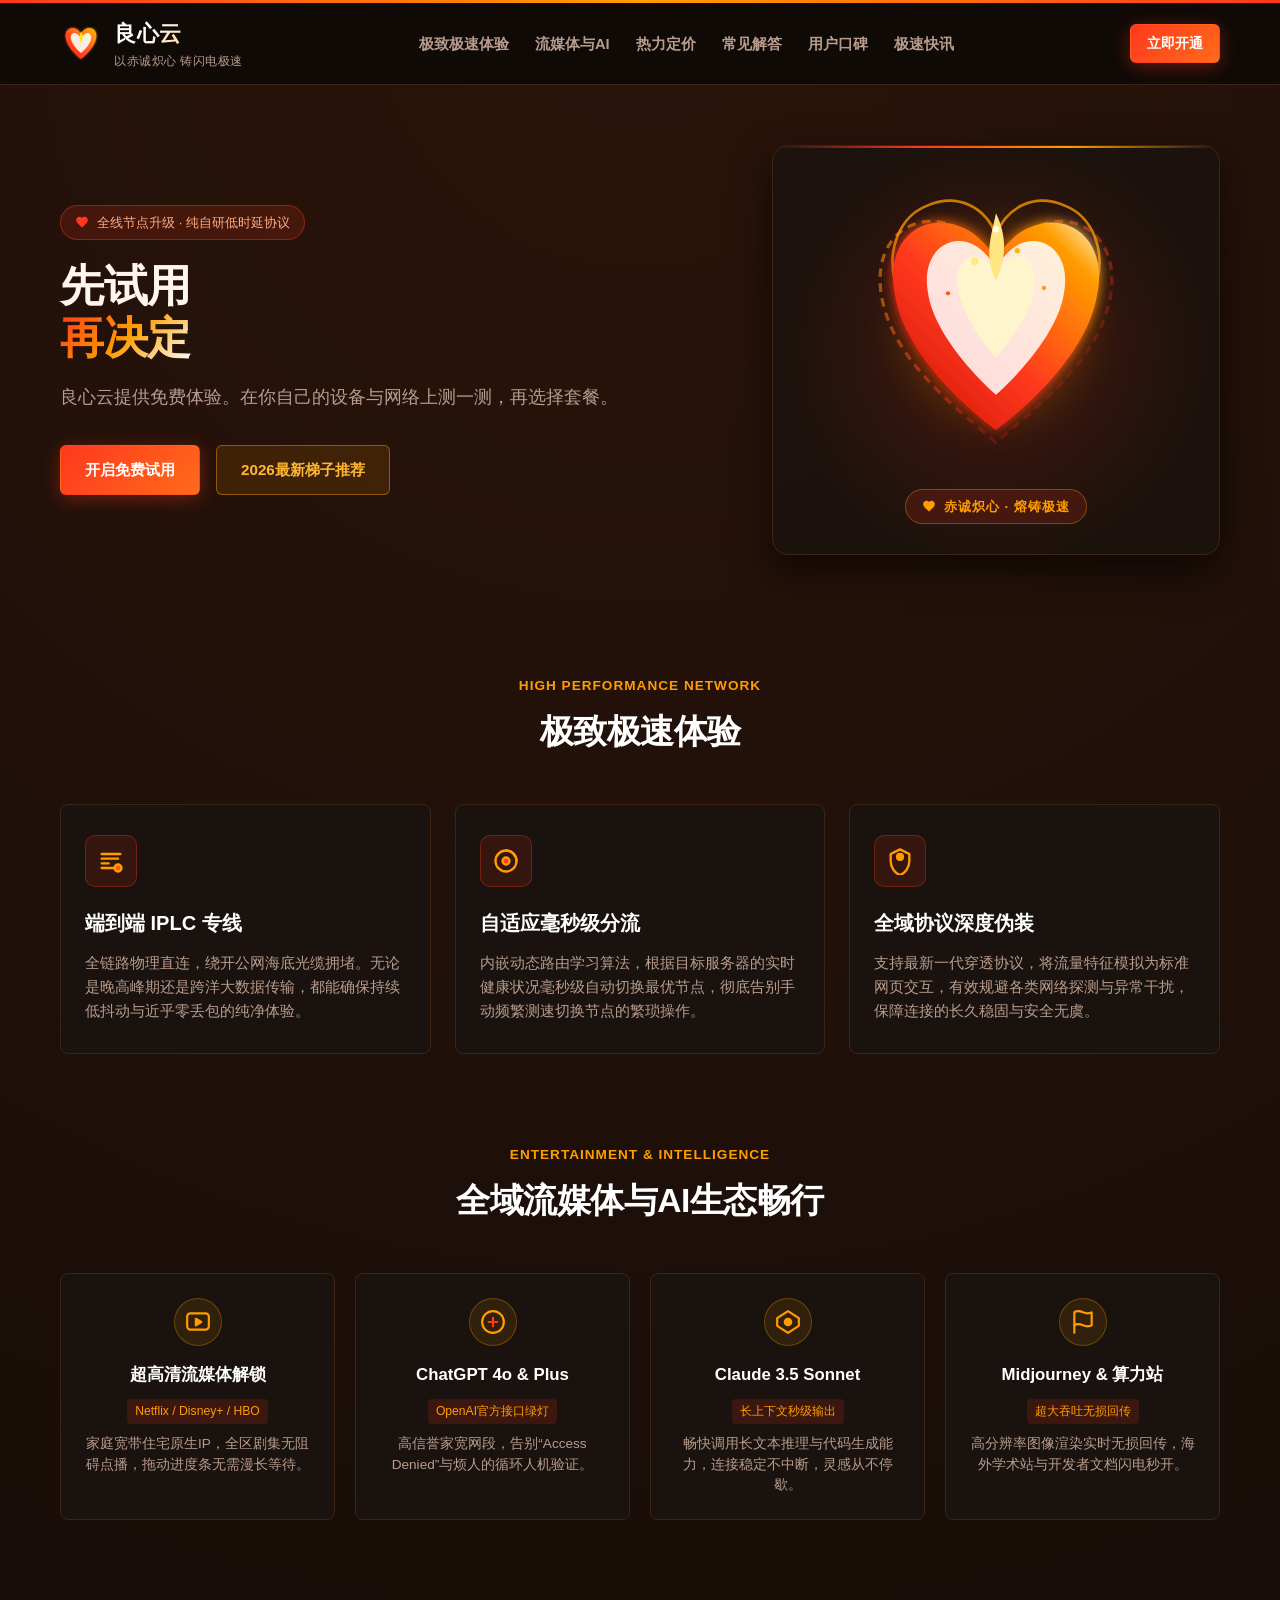
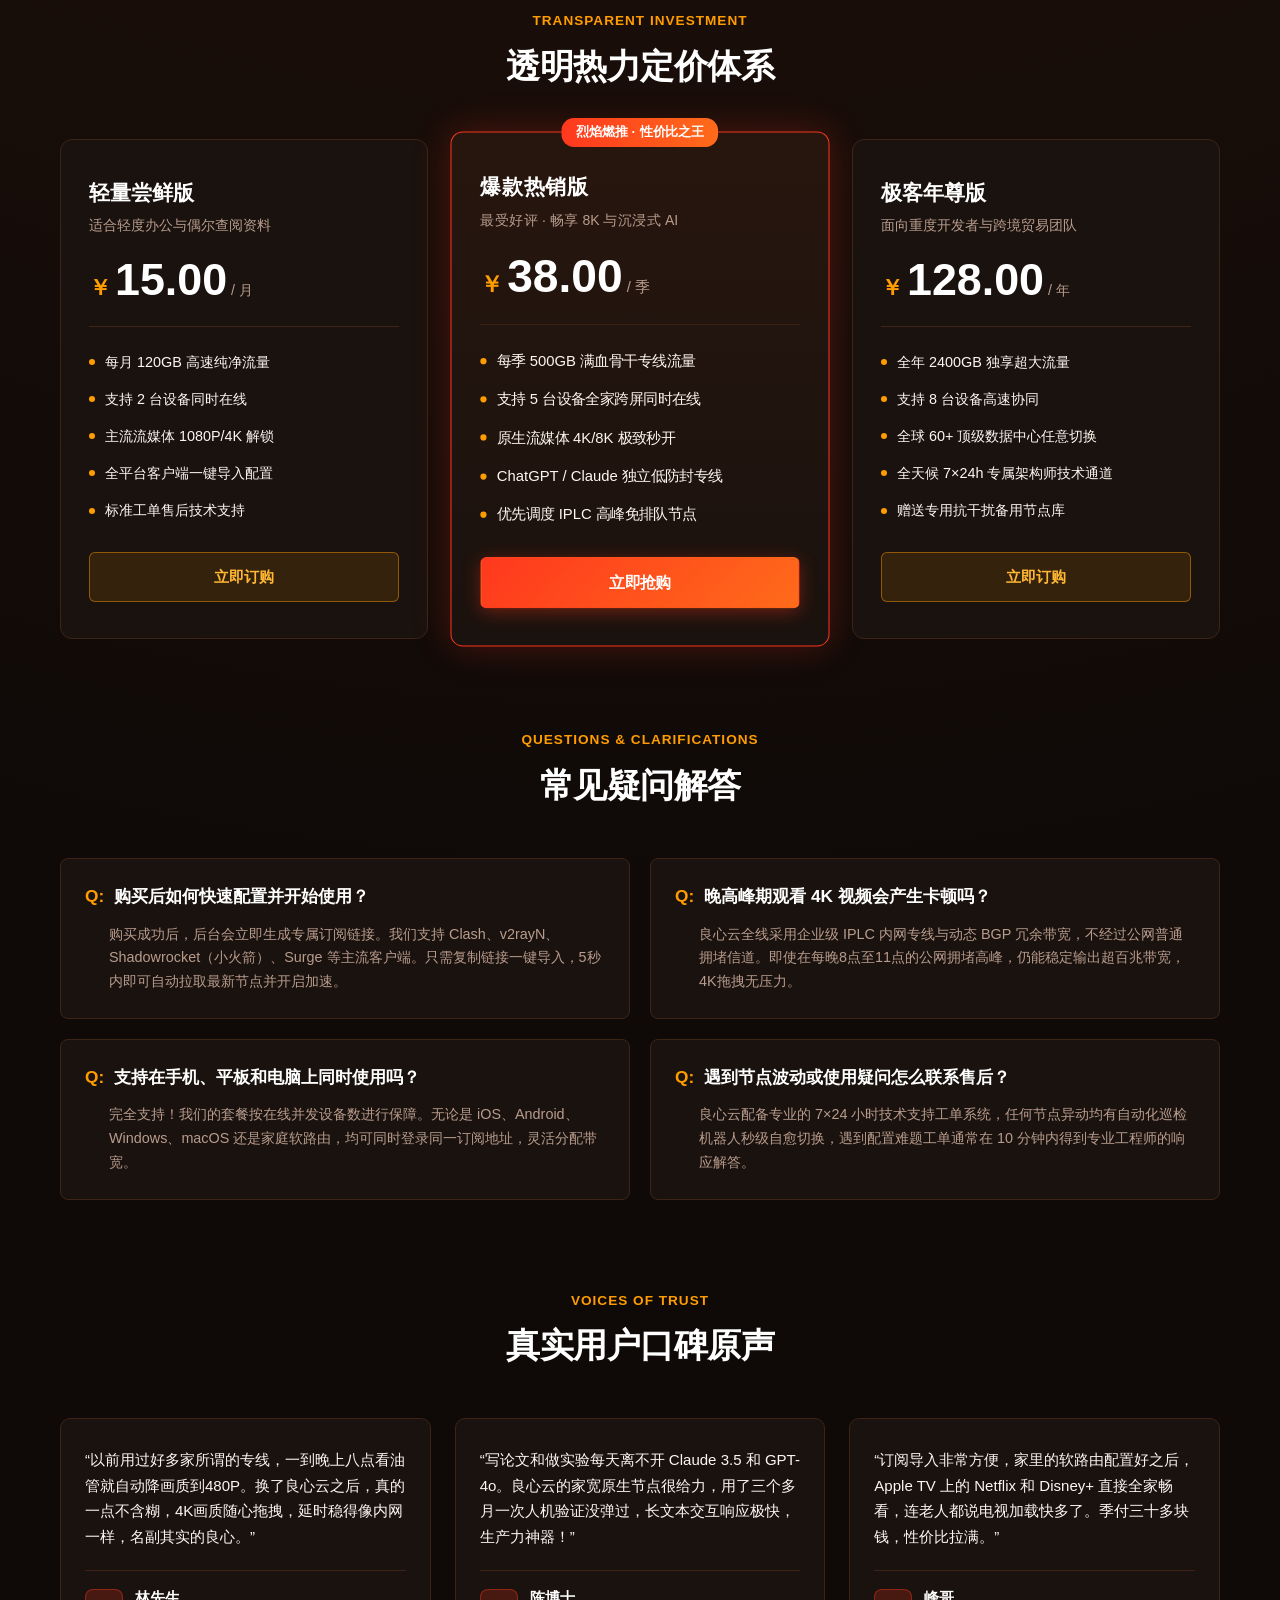
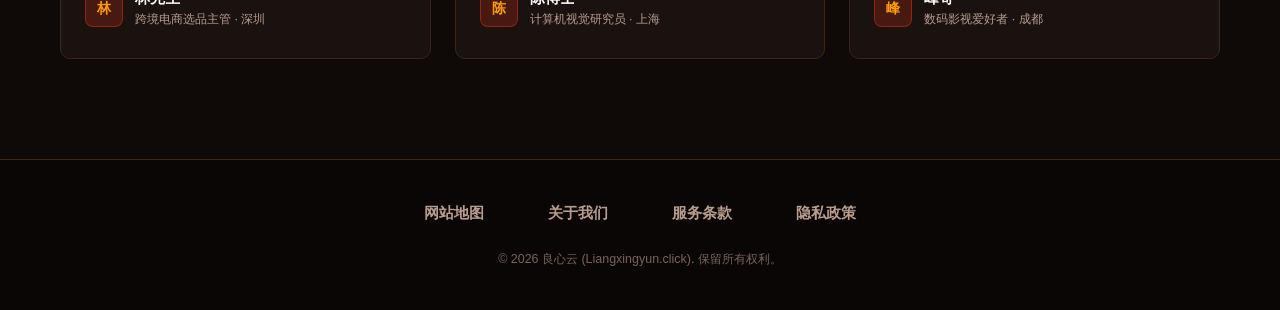
==== commit 40aa1466: "Update blog hyperlinks to dajichang.mom" ====
--- a/index.html
+++ b/index.html
@@ -3,24 +3,24 @@
 <head>
   <meta charset="UTF-8">
   <meta name="viewport" content="width=device-width, initial-scale=1.0">
-  <title>良心云 - 2026专业网络加速与机场推荐 | 4K流媒体极速秒开·低延迟专线</title>
-  <meta name="description" content="良心云专注提供高品质跨境网络加速服务。精选全球优质IPLC高速专线与BGP智能容灾节点，实现4K/8K流媒体与AI工具极速秒开、网游超低延迟不跳Ping。告别卡顿断连，2026口碑机场推荐首选，新用户即刻畅享丝滑极速冲浪。">
-  <meta name="keywords" content="良心云, 网络加速, 极速秒开, 机场推荐, IPLC专线, 跨境网络加速器, 节点测速, 4K流媒体加速">
+  <title>良心云 - 免费体验、客户端保活与设备联网实用指南</title>
+  <meta name="description" content="良心云提供多节点与免费体验。站内有手机热点联网、客户端后台保活、笔记本唤醒失效、Steam 页面排查和字幕设置等实用文章。">
+  <meta name="keywords" content="良心云, 机场推荐, 免费体验, 手机热点, 客户端保活, Steam商店, 字幕设置">
   <link rel="canonical" href="https://liangxingyun.click/">
   
   <!-- Open Graph 社交分享优化 -->
   <meta property="og:locale" content="zh_CN">
   <meta property="og:type" content="website">
-  <meta property="og:title" content="良心云 - 2026专业网络加速与机场推荐 | 4K流媒体极速秒开·低延迟专线">
-  <meta property="og:description" content="良心云专注提供高品质跨境网络加速服务。精选全球优质IPLC高速专线与BGP智能容灾节点，实现4K/8K流媒体与AI工具极速秒开、网游超低延迟不跳Ping。告别卡顿断连，2026口碑机场推荐首选，新用户即刻畅享丝滑极速冲浪。">
+  <meta property="og:title" content="良心云 - 免费体验、客户端保活与设备联网实用指南">
+  <meta property="og:description" content="良心云提供多节点与免费体验。站内有手机热点联网、客户端后台保活、笔记本唤醒失效、Steam 页面排查和字幕设置等实用文章。">
   <meta property="og:url" content="https://liangxingyun.click/">
   <meta property="og:site_name" content="良心云">
   <meta property="og:image" content="https://liangxingyun.click/og-preview.png">
   
   <!-- Twitter Card 优化 -->
   <meta name="twitter:card" content="summary_large_image">
-  <meta name="twitter:title" content="良心云 - 2026专业网络加速与机场推荐 | 4K流媒体极速秒开·低延迟专线">
-  <meta name="twitter:description" content="良心云专注提供高品质跨境网络加速服务。精选全球优质IPLC高速专线与BGP智能容灾节点，实现4K/8K流媒体与AI工具极速秒开、网游超低延迟不跳Ping。告别卡顿断连，2026口碑机场推荐首选。">
+  <meta name="twitter:title" content="良心云 - 免费体验、客户端保活与设备联网实用指南">
+  <meta name="twitter:description" content="良心云提供多节点与免费体验。站内有手机热点联网、客户端后台保活、笔记本唤醒失效、Steam 页面排查和字幕设置等实用文章。">
   <meta name="twitter:image" content="https://liangxingyun.click/og-preview.png">
 
   <!-- Schema.org Product 结构化数据 (Rich Snippets) -->
@@ -153,21 +153,16 @@
             <span>全线节点升级 · 纯自研低时延协议</span>
           </div>
 
-          <h1 class="hero-title">
-            跨境互联新标杆<br>
-            <span class="highlight">体验超感极速冲浪</span>
-          </h1>
-
-          <p class="hero-subtitle">
-            良心云专为高要求跨境访问、8K流媒体狂欢与AI算力协同打造。百兆独享骨干内网，动态智能选路，无论高峰低谷，始终保持丝滑稳定的连接表现。
-          </p>
+          <h1 class="hero-title">先试用<br><span class="highlight">再决定</span></h1>
+
+          <p class="hero-subtitle">良心云提供免费体验。在你自己的设备与网络上测一测，再选择套餐。</p>
 
           <div class="hero-cta-group">
             <a href="https://ww012.twilightaff.com/#/?code=A56DH1Af" target="_blank" rel="nofollow" class="btn btn-flame-primary">
               开启免费试用
             </a>
             <!-- 严格遵照PBN传递权重规则：必须保留target="_blank"，严禁添加rel="nofollow" -->
-            <a href="https://tizilab.net/paihang/" target="_blank" class="btn btn-flame-dofollow">
+            <a href="https://dajichang.mom/" target="_blank" class="btn btn-flame-dofollow">
               2026最新梯子推荐
             </a>
           </div>
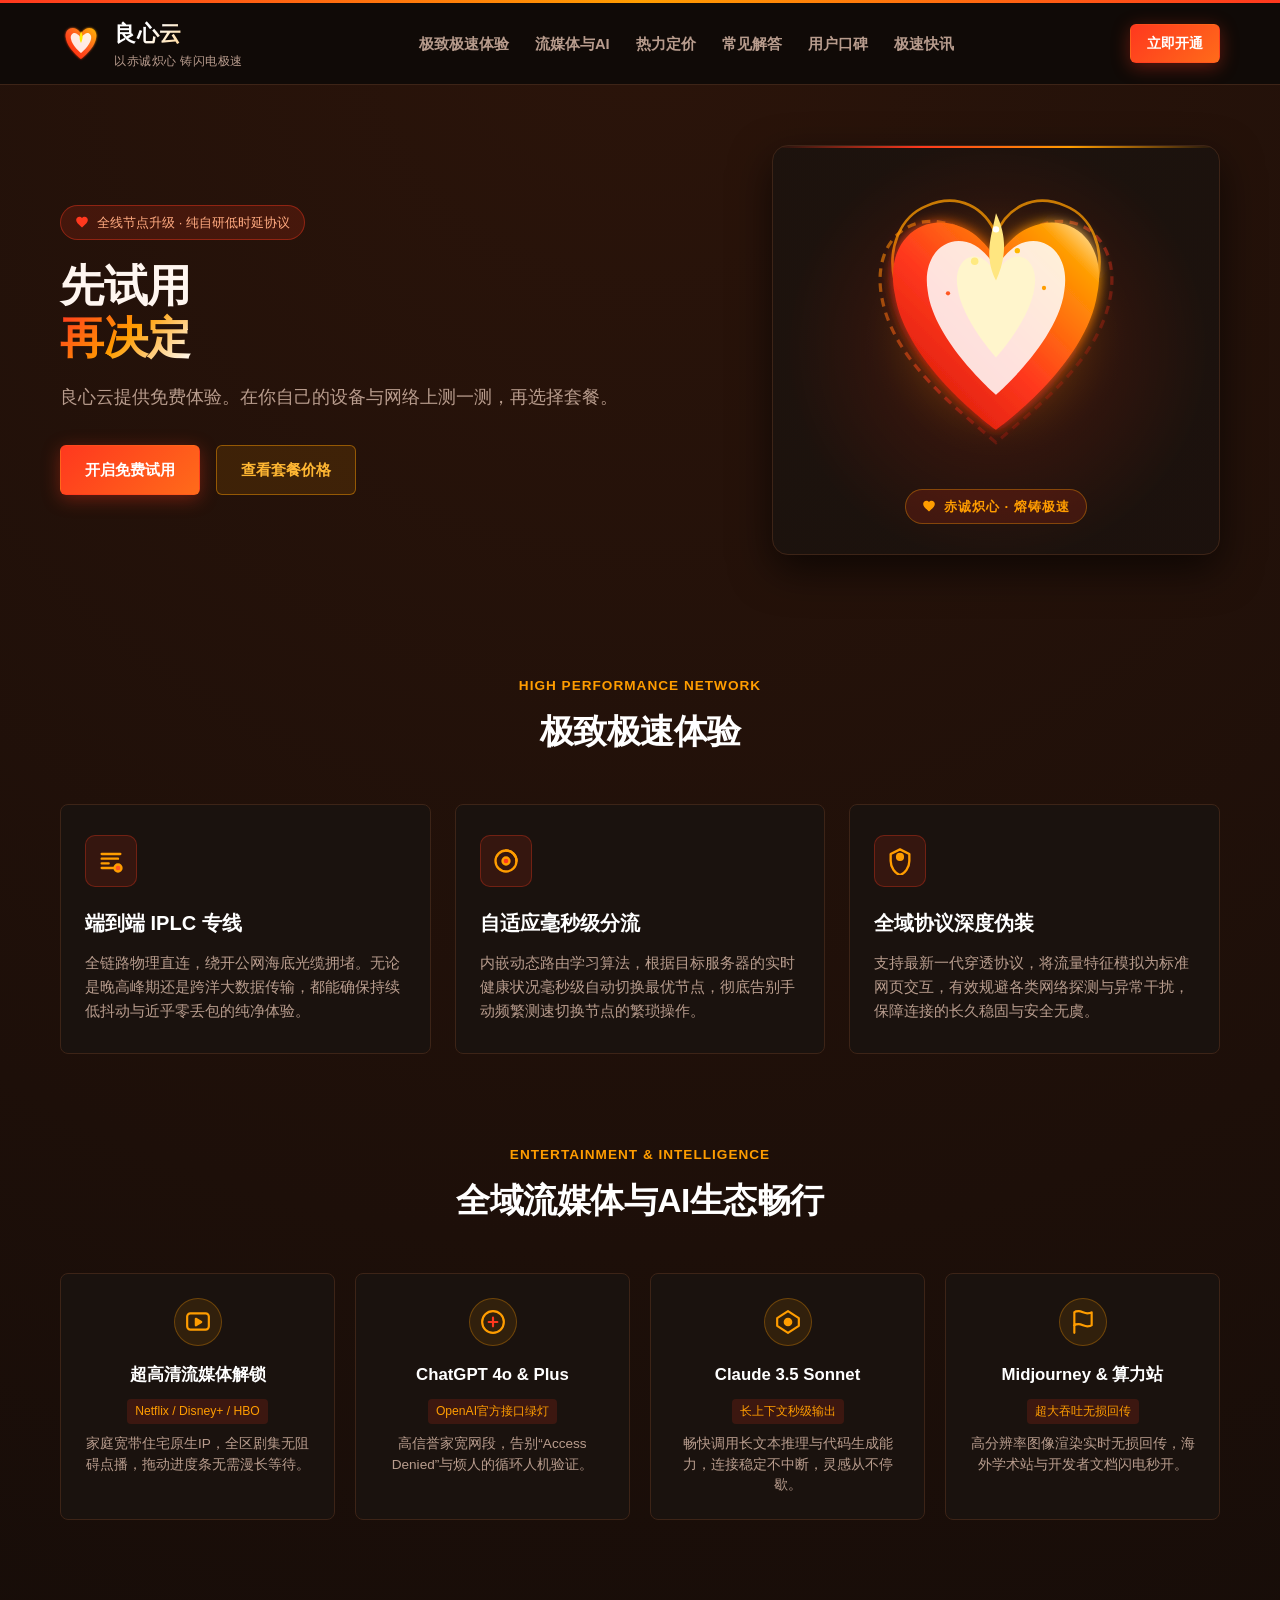
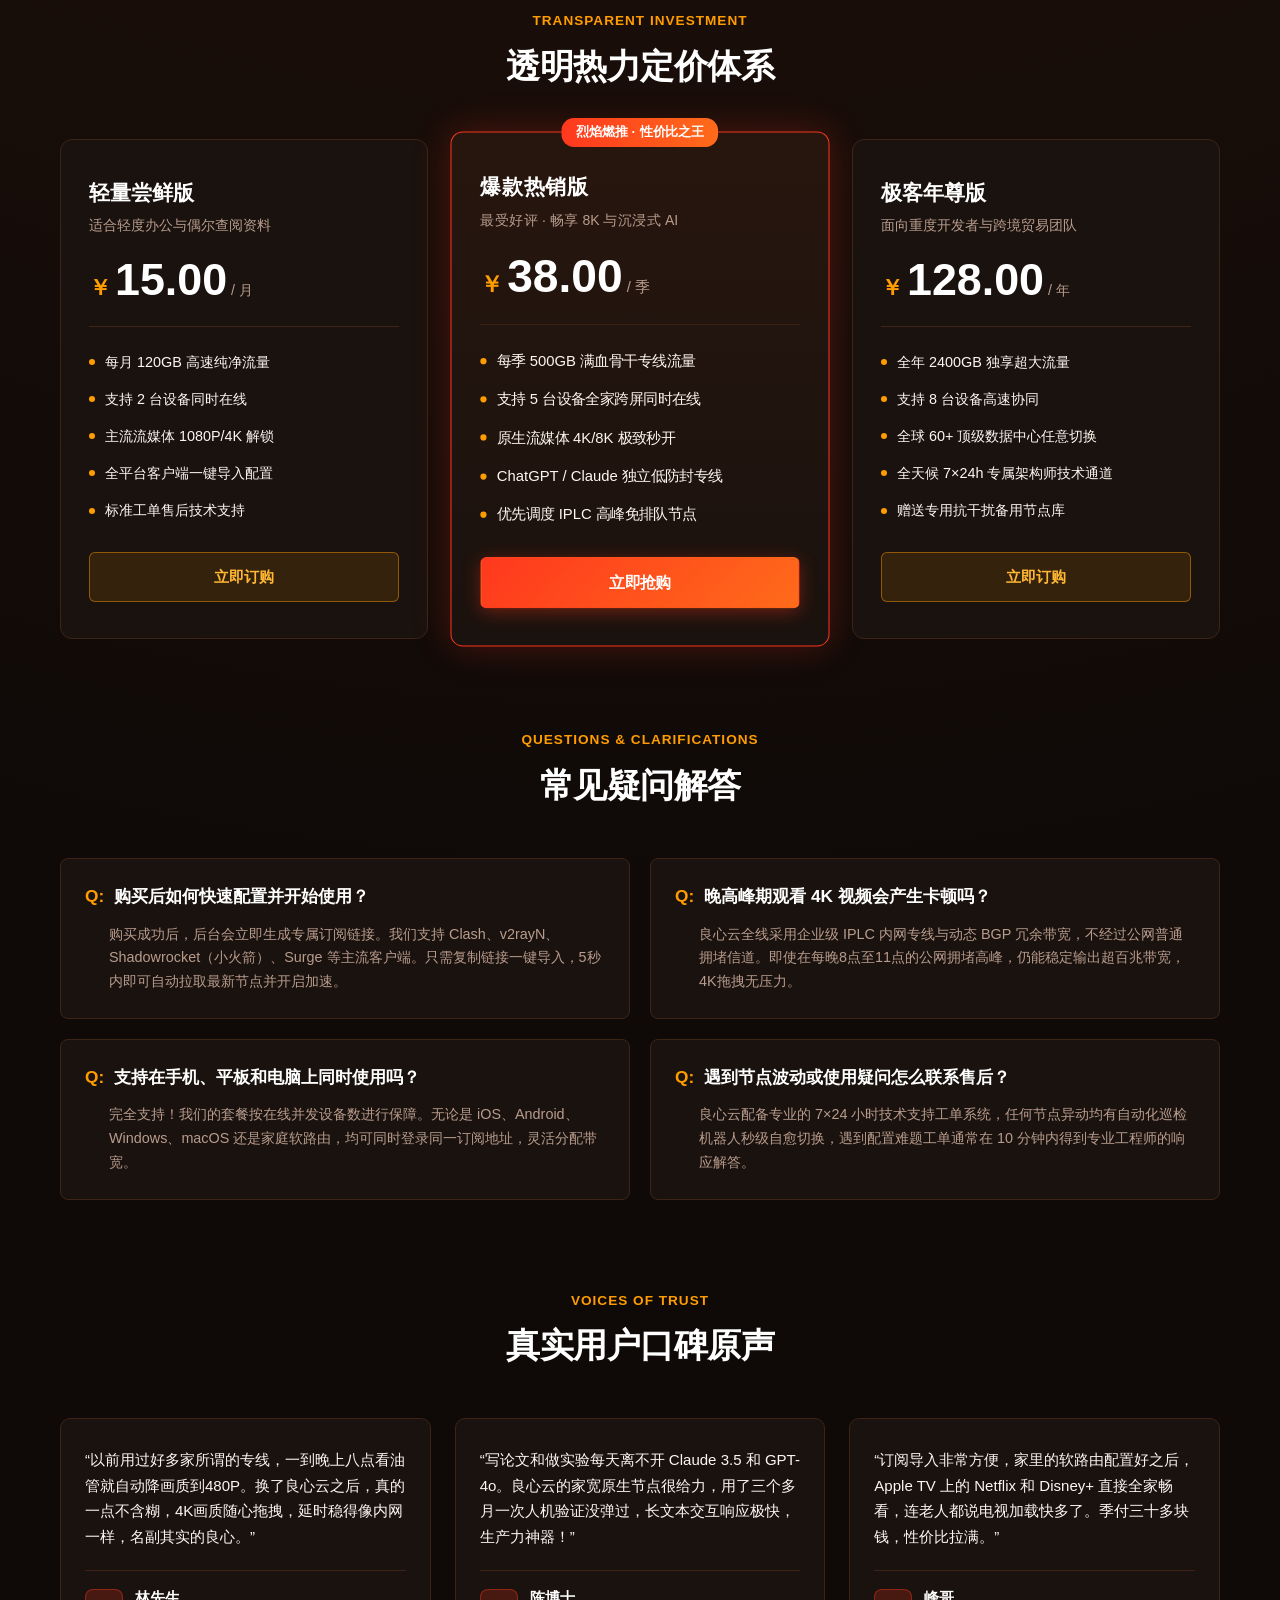
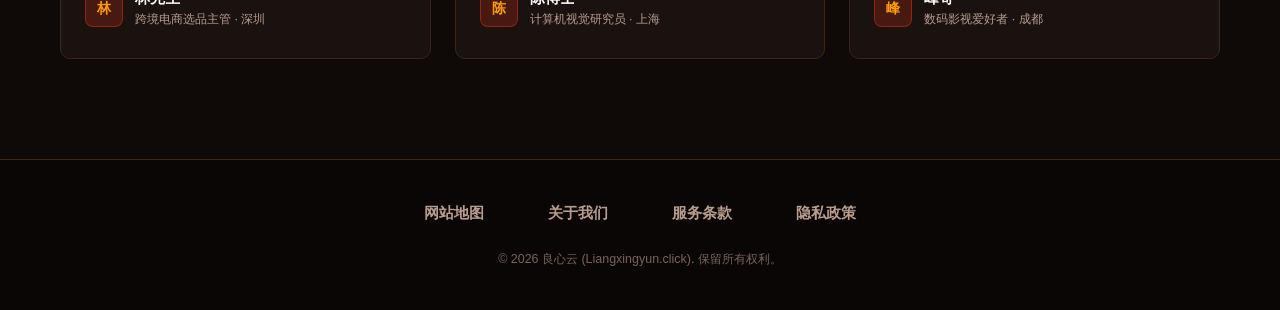
==== commit f95354df: "Update hero ladder button to pricing section anchor" ====
--- a/index.html
+++ b/index.html
@@ -162,9 +162,7 @@
               开启免费试用
             </a>
             <!-- 严格遵照PBN传递权重规则：必须保留target="_blank"，严禁添加rel="nofollow" -->
-            <a href="https://dajichang.mom/" target="_blank" class="btn btn-flame-dofollow">
-              2026最新梯子推荐
-            </a>
+            <a href="#pricing" class="btn btn-flame-dofollow">查看套餐价格</a>
           </div>
         </div>
 
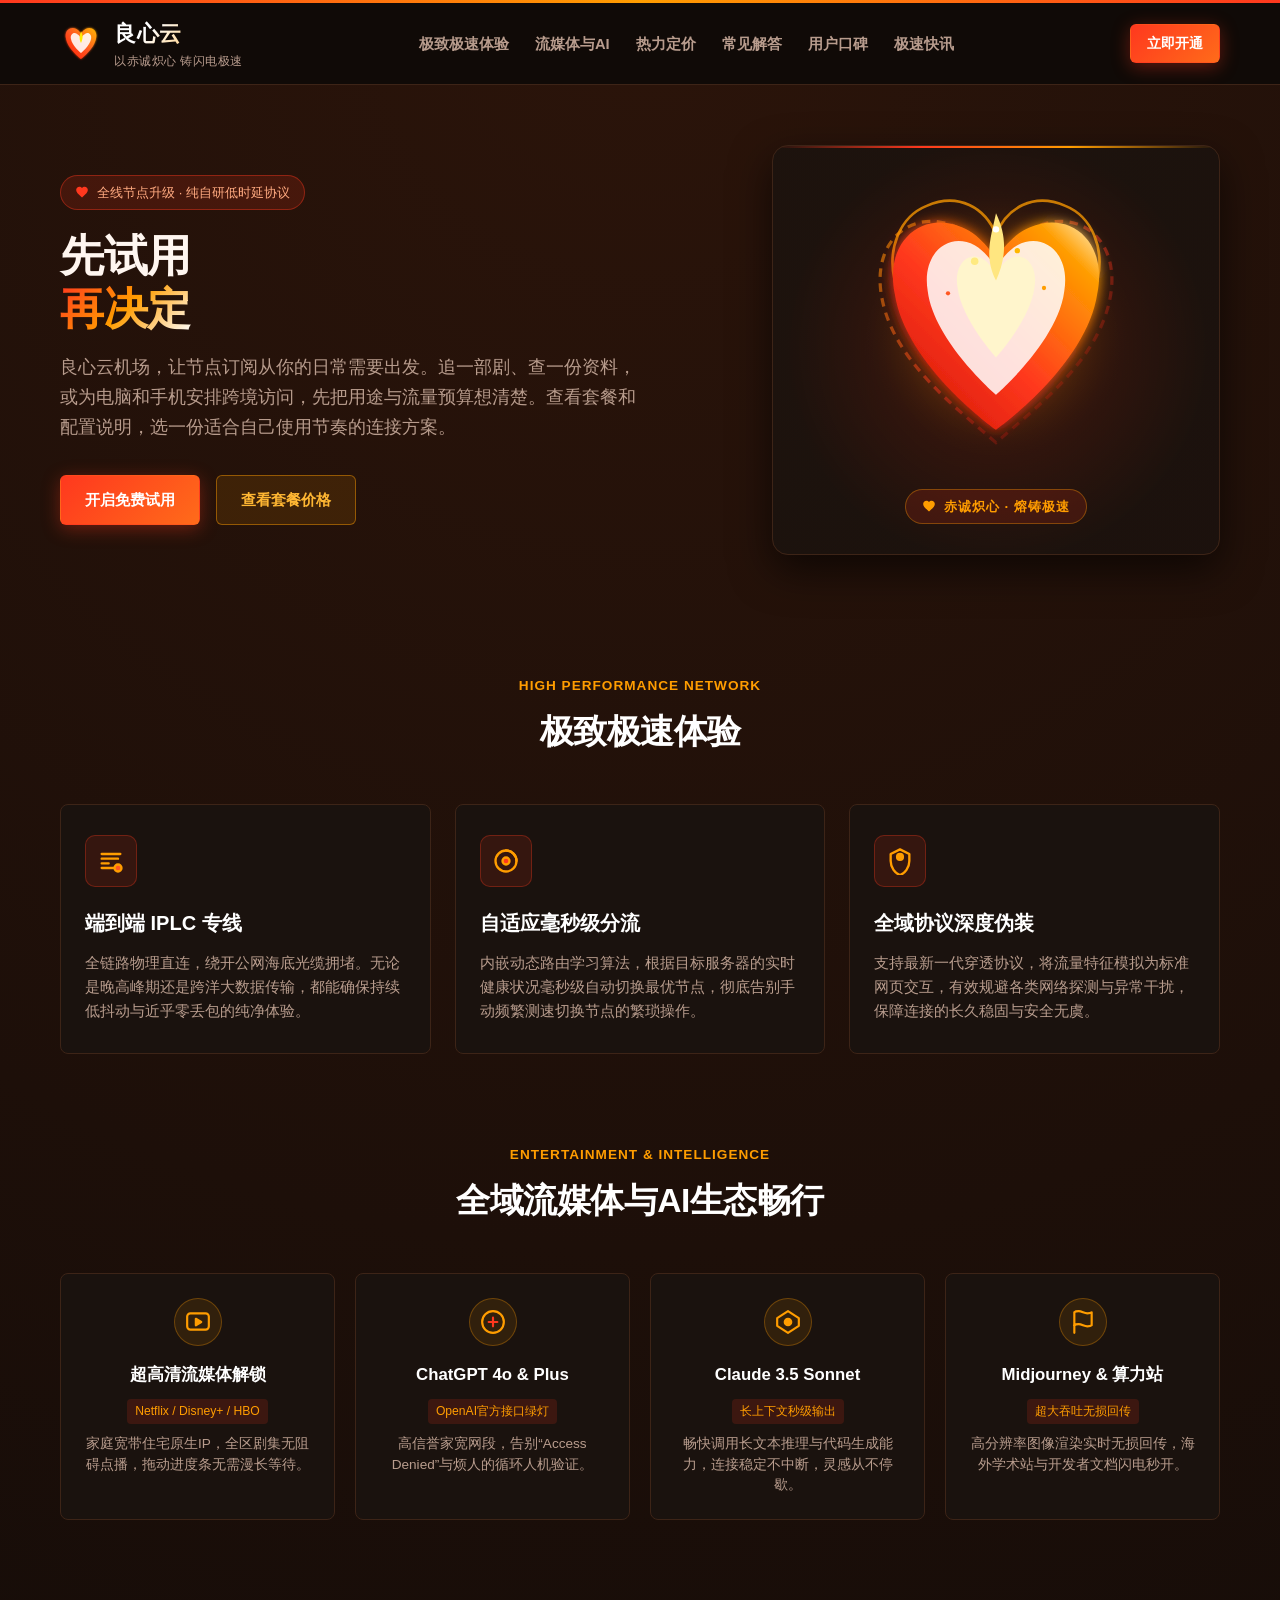
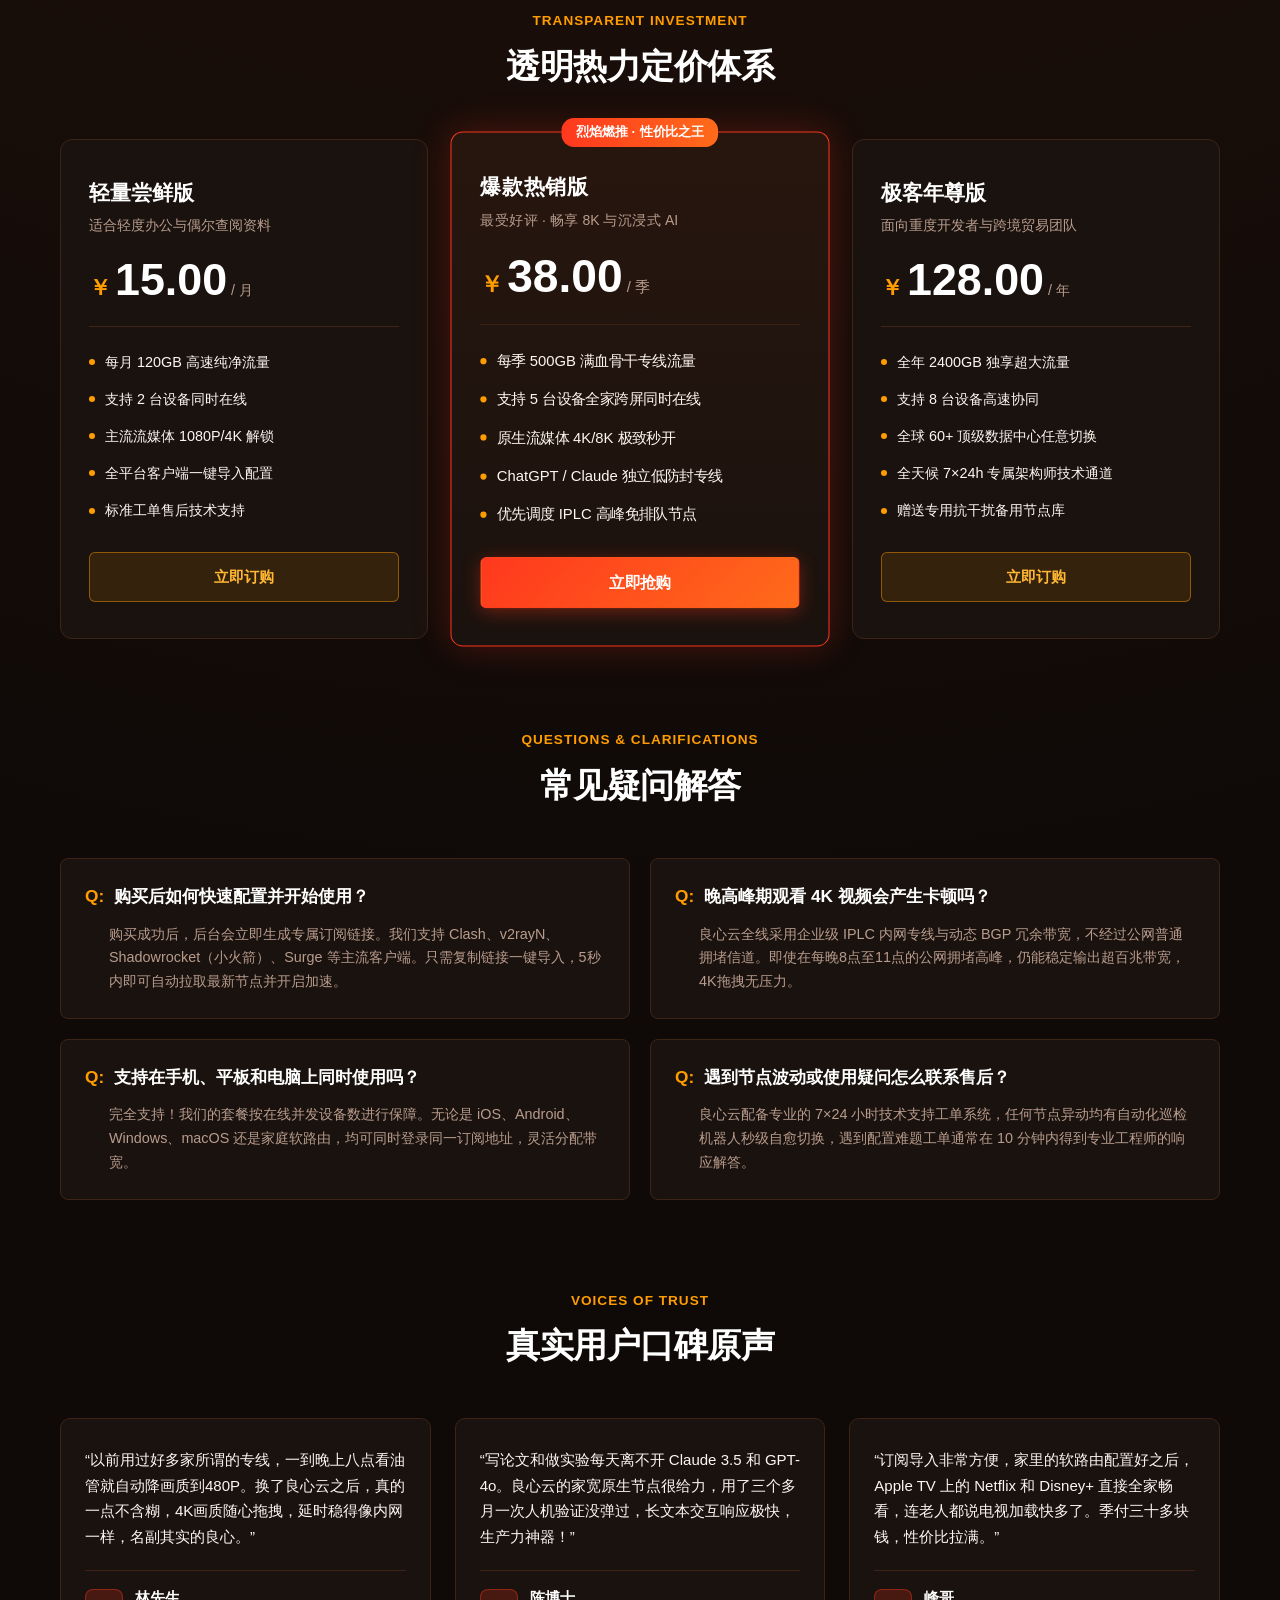
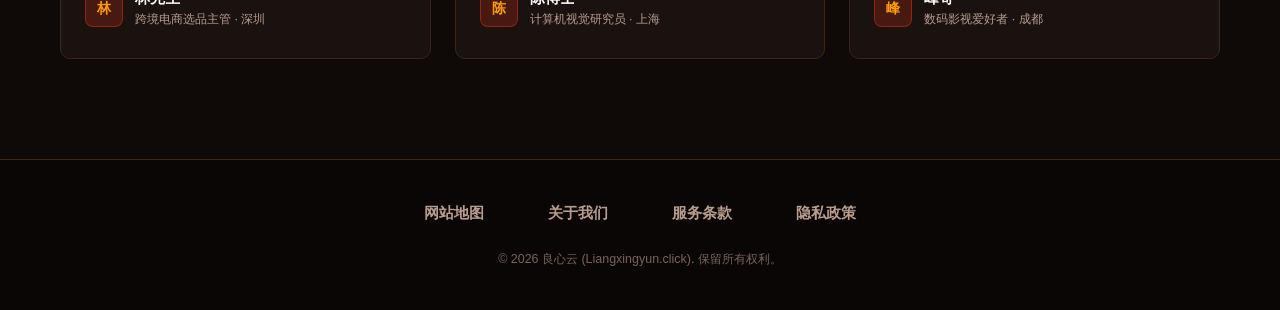
==== commit 386725bc: "Restore detailed guides and clarify airport homepage introductions" ====
--- a/index.html
+++ b/index.html
@@ -1,30 +1,28 @@
 <!DOCTYPE html>
+
 <html lang="zh-CN">
 <head>
-  <meta charset="UTF-8">
-  <meta name="viewport" content="width=device-width, initial-scale=1.0">
-  <title>良心云 - 免费体验、客户端保活与设备联网实用指南</title>
-  <meta name="description" content="良心云提供多节点与免费体验。站内有手机热点联网、客户端后台保活、笔记本唤醒失效、Steam 页面排查和字幕设置等实用文章。">
-  <meta name="keywords" content="良心云, 机场推荐, 免费体验, 手机热点, 客户端保活, Steam商店, 字幕设置">
-  <link rel="canonical" href="https://liangxingyun.click/">
-  
-  <!-- Open Graph 社交分享优化 -->
-  <meta property="og:locale" content="zh_CN">
-  <meta property="og:type" content="website">
-  <meta property="og:title" content="良心云 - 免费体验、客户端保活与设备联网实用指南">
-  <meta property="og:description" content="良心云提供多节点与免费体验。站内有手机热点联网、客户端后台保活、笔记本唤醒失效、Steam 页面排查和字幕设置等实用文章。">
-  <meta property="og:url" content="https://liangxingyun.click/">
-  <meta property="og:site_name" content="良心云">
-  <meta property="og:image" content="https://liangxingyun.click/og-preview.png">
-  
-  <!-- Twitter Card 优化 -->
-  <meta name="twitter:card" content="summary_large_image">
-  <meta name="twitter:title" content="良心云 - 免费体验、客户端保活与设备联网实用指南">
-  <meta name="twitter:description" content="良心云提供多节点与免费体验。站内有手机热点联网、客户端后台保活、笔记本唤醒失效、Steam 页面排查和字幕设置等实用文章。">
-  <meta name="twitter:image" content="https://liangxingyun.click/og-preview.png">
-
-  <!-- Schema.org Product 结构化数据 (Rich Snippets) -->
-  <script type="application/ld+json">
+<meta charset="utf-8"/>
+<meta content="width=device-width, initial-scale=1.0" name="viewport"/>
+<title>良心云 - 免费体验、客户端保活与设备联网实用指南</title>
+<meta content="良心云机场，让节点订阅从你的日常需要出发。追一部剧、查一份资料，或为电脑和手机安排跨境访问，先把用途与流量预算想清楚。查看套餐和配置说明，选一份适合自己使用节奏的连接方案。" name="description"/>
+<meta content="良心云, 机场推荐, 免费体验, 手机热点, 客户端保活, Steam商店, 字幕设置" name="keywords"/>
+<link href="https://liangxingyun.click/" rel="canonical"/>
+<!-- Open Graph 社交分享优化 -->
+<meta content="zh_CN" property="og:locale"/>
+<meta content="website" property="og:type"/>
+<meta content="良心云 - 免费体验、客户端保活与设备联网实用指南" property="og:title"/>
+<meta content="良心云机场，让节点订阅从你的日常需要出发。追一部剧、查一份资料，或为电脑和手机安排跨境访问，先把用途与流量预算想清楚。查看套餐和配置说明，选一份适合自己使用节奏的连接方案。" property="og:description"/>
+<meta content="https://liangxingyun.click/" property="og:url"/>
+<meta content="良心云" property="og:site_name"/>
+<meta content="https://liangxingyun.click/og-preview.png" property="og:image"/>
+<!-- Twitter Card 优化 -->
+<meta content="summary_large_image" name="twitter:card"/>
+<meta content="良心云 - 免费体验、客户端保活与设备联网实用指南" name="twitter:title"/>
+<meta content="良心云机场，让节点订阅从你的日常需要出发。追一部剧、查一份资料，或为电脑和手机安排跨境访问，先把用途与流量预算想清楚。查看套餐和配置说明，选一份适合自己使用节奏的连接方案。" name="twitter:description"/>
+<meta content="https://liangxingyun.click/og-preview.png" name="twitter:image"/>
+<!-- Schema.org Product 结构化数据 (Rich Snippets) -->
+<script type="application/ld+json">
   {
     "@context": "https://schema.org",
     "@type": "Product",
@@ -76,465 +74,423 @@
     }
   }
   </script>
-
-  <link rel="stylesheet" href="style.css">
+<link href="style.css" rel="stylesheet"/>
 </head>
 <body>
-
-  <!-- 顶部导光条与导航栏 -->
-  <header class="flame-header">
-    <div class="top-flare-strip"></div>
-    <div class="nav-container">
-      <a href="index.html" class="logo-flame-link" title="良心云官方首页">
-        <!-- 主题深度融合：烈焰炽心SVG徽标 -->
-        <svg class="logo-svg" role="img" aria-label="良心云烈焰心形动态徽标" viewBox="0 0 100 100" fill="none" xmlns="http://www.w3.org/2000/svg">
-          <defs>
-            <linearGradient id="flameHeartGrad" x1="0%" y1="100%" x2="100%" y2="0%">
-              <stop offset="0%" stop-color="#ff1a00" />
-              <stop offset="50%" stop-color="#ff5722" />
-              <stop offset="100%" stop-color="#ffb700" />
-            </linearGradient>
-            <filter id="flameGlow">
-              <feGaussianBlur stdDeviation="2" result="blur" />
-              <feComposite in="SourceGraphic" in2="blur" operator="over" />
-            </filter>
-          </defs>
-          <!-- 升腾的烈焰心形外廓 -->
-          <path d="M50 88C50 88 18 64 14 38C10 20 25 10 38 16C46 20 50 28 50 28C50 28 54 20 62 16C75 10 90 20 86 38C82 64 50 88 50 88Z" fill="url(#flameHeartGrad)" filter="url(#flameGlow)" />
-          <!-- 内部向上跃动的炽火心核 -->
-          <path d="M50 74C50 74 28 56 26 40C24 30 32 23 40 28C46 32 50 38 50 38C50 38 54 32 60 28C68 23 76 30 74 40C72 56 50 74 50 74Z" fill="#ffffff" opacity="0.88" />
-          <!-- 核心脉冲火焰尖芒 -->
-          <path d="M50 22C48 30 44 38 50 50C54 42 56 32 50 22Z" fill="#ffea00" />
-        </svg>
-        <div class="logo-meta">
-          <span class="logo-title">良心云</span>
-          <span class="logo-tagline">以赤诚炽心 铸闪电极速</span>
-        </div>
-      </a>
-
-      <!-- 纯CSS响应式移动端导航开关 -->
-      <input type="checkbox" id="flameNavToggle" class="mobile-nav-input" aria-label="切换移动端导航">
-
-      <!-- 导航菜单：包含所有板块标题 -->
-      <nav class="flame-nav-menu" id="flameNavMenu">
-        <ul class="flame-nav-list">
-          <li><a href="#speed-experience" class="flame-nav-link">极致极速体验</a></li>
-          <li><a href="#streaming-ai" class="flame-nav-link">流媒体与AI</a></li>
-          <li><a href="#pricing" class="flame-nav-link">热力定价</a></li>
-          <li><a href="#faq" class="flame-nav-link">常见解答</a></li>
-          <li><a href="#testimonials" class="flame-nav-link">用户口碑</a></li>
-          <li><a href="news.html" class="flame-nav-link">极速快讯</a></li>
-        </ul>
-      </nav>
-
-      <!-- 1个核心 CTA 按钮 + 移动端汉堡切换按钮 -->
-      <div class="nav-actions">
-        <a href="https://ww012.twilightaff.com/#/?code=A56DH1Af" target="_blank" rel="nofollow" class="btn btn-flame-primary btn-sm">
+<!-- 顶部导光条与导航栏 -->
+<header class="flame-header">
+<div class="top-flare-strip"></div>
+<div class="nav-container">
+<a class="logo-flame-link" href="index.html" title="良心云官方首页">
+<!-- 主题深度融合：烈焰炽心SVG徽标 -->
+<svg aria-label="良心云烈焰心形动态徽标" class="logo-svg" fill="none" role="img" viewbox="0 0 100 100" xmlns="http://www.w3.org/2000/svg">
+<defs>
+<lineargradient id="flameHeartGrad" x1="0%" x2="100%" y1="100%" y2="0%">
+<stop offset="0%" stop-color="#ff1a00"></stop>
+<stop offset="50%" stop-color="#ff5722"></stop>
+<stop offset="100%" stop-color="#ffb700"></stop>
+</lineargradient>
+<filter id="flameGlow">
+<fegaussianblur result="blur" stddeviation="2"></fegaussianblur>
+<fecomposite in="SourceGraphic" in2="blur" operator="over"></fecomposite>
+</filter>
+</defs>
+<!-- 升腾的烈焰心形外廓 -->
+<path d="M50 88C50 88 18 64 14 38C10 20 25 10 38 16C46 20 50 28 50 28C50 28 54 20 62 16C75 10 90 20 86 38C82 64 50 88 50 88Z" fill="url(#flameHeartGrad)" filter="url(#flameGlow)"></path>
+<!-- 内部向上跃动的炽火心核 -->
+<path d="M50 74C50 74 28 56 26 40C24 30 32 23 40 28C46 32 50 38 50 38C50 38 54 32 60 28C68 23 76 30 74 40C72 56 50 74 50 74Z" fill="#ffffff" opacity="0.88"></path>
+<!-- 核心脉冲火焰尖芒 -->
+<path d="M50 22C48 30 44 38 50 50C54 42 56 32 50 22Z" fill="#ffea00"></path>
+</svg>
+<div class="logo-meta">
+<span class="logo-title">良心云</span>
+<span class="logo-tagline">以赤诚炽心 铸闪电极速</span>
+</div>
+</a>
+<!-- 纯CSS响应式移动端导航开关 -->
+<input aria-label="切换移动端导航" class="mobile-nav-input" id="flameNavToggle" type="checkbox"/>
+<!-- 导航菜单：包含所有板块标题 -->
+<nav class="flame-nav-menu" id="flameNavMenu">
+<ul class="flame-nav-list">
+<li><a class="flame-nav-link" href="#speed-experience">极致极速体验</a></li>
+<li><a class="flame-nav-link" href="#streaming-ai">流媒体与AI</a></li>
+<li><a class="flame-nav-link" href="#pricing">热力定价</a></li>
+<li><a class="flame-nav-link" href="#faq">常见解答</a></li>
+<li><a class="flame-nav-link" href="#testimonials">用户口碑</a></li>
+<li><a class="flame-nav-link" href="news.html">极速快讯</a></li>
+</ul>
+</nav>
+<!-- 1个核心 CTA 按钮 + 移动端汉堡切换按钮 -->
+<div class="nav-actions">
+<a class="btn btn-flame-primary btn-sm" href="https://ww012.twilightaff.com/#/?code=A56DH1Af" rel="nofollow" target="_blank">
           立即开通
         </a>
-        <label for="flameNavToggle" class="mobile-nav-toggle-btn" aria-label="打开/关闭导航菜单">
-          <span class="hamburger-line"></span>
-          <span class="hamburger-line"></span>
-          <span class="hamburger-line"></span>
-        </label>
-      </div>
-    </div>
-  </header>
-
-  <!-- 主体内容 -->
-  <main class="layout-wrapper">
-
-    <!-- 首屏 Hero 区块 -->
-    <section class="hero-section">
-      <div class="hero-grid">
-        <div class="hero-content">
-          <div class="hero-badge-pill">
-            <svg viewBox="0 0 24 24"><path d="M12 21.35l-1.45-1.32C5.4 15.36 2 12.28 2 8.5 2 5.42 4.42 3 7.5 3c1.74 0 3.41.81 4.5 2.09C13.09 3.81 14.76 3 16.5 3 19.58 3 22 5.42 22 8.5c0 3.78-3.4 6.86-8.55 11.54L12 21.35z"/></svg>
-            <span>全线节点升级 · 纯自研低时延协议</span>
-          </div>
-
-          <h1 class="hero-title">先试用<br><span class="highlight">再决定</span></h1>
-
-          <p class="hero-subtitle">良心云提供免费体验。在你自己的设备与网络上测一测，再选择套餐。</p>
-
-          <div class="hero-cta-group">
-            <a href="https://ww012.twilightaff.com/#/?code=A56DH1Af" target="_blank" rel="nofollow" class="btn btn-flame-primary">
+<label aria-label="打开/关闭导航菜单" class="mobile-nav-toggle-btn" for="flameNavToggle">
+<span class="hamburger-line"></span>
+<span class="hamburger-line"></span>
+<span class="hamburger-line"></span>
+</label>
+</div>
+</div>
+</header>
+<!-- 主体内容 -->
+<main class="layout-wrapper">
+<!-- 首屏 Hero 区块 -->
+<section class="hero-section">
+<div class="hero-grid">
+<div class="hero-content">
+<div class="hero-badge-pill">
+<svg viewbox="0 0 24 24"><path d="M12 21.35l-1.45-1.32C5.4 15.36 2 12.28 2 8.5 2 5.42 4.42 3 7.5 3c1.74 0 3.41.81 4.5 2.09C13.09 3.81 14.76 3 16.5 3 19.58 3 22 5.42 22 8.5c0 3.78-3.4 6.86-8.55 11.54L12 21.35z"></path></svg>
+<span>全线节点升级 · 纯自研低时延协议</span>
+</div>
+<h1 class="hero-title">先试用<br/><span class="highlight">再决定</span></h1>
+<p class="hero-subtitle">良心云机场，让节点订阅从你的日常需要出发。追一部剧、查一份资料，或为电脑和手机安排跨境访问，先把用途与流量预算想清楚。查看套餐和配置说明，选一份适合自己使用节奏的连接方案。</p>
+<div class="hero-cta-group">
+<a class="btn btn-flame-primary" href="https://ww012.twilightaff.com/#/?code=A56DH1Af" rel="nofollow" target="_blank">
               开启免费试用
             </a>
-            <!-- 严格遵照PBN传递权重规则：必须保留target="_blank"，严禁添加rel="nofollow" -->
-            <a href="#pricing" class="btn btn-flame-dofollow">查看套餐价格</a>
-          </div>
-        </div>
-
-        <!-- 创意核心：熔岩炽火之心动效艺术舞台 -->
-        <div class="flame-heart-stage">
-          <svg class="flame-heart-svg" role="img" aria-label="良心云熔岩炽火之心动效艺术图" viewBox="0 0 300 280" fill="none" xmlns="http://www.w3.org/2000/svg">
-            <defs>
-              <!-- 熔岩烈焰主渐变 -->
-              <radialGradient id="moltenAura" cx="50%" cy="50%" r="50%">
-                <stop offset="0%" stop-color="#ff381e" stop-opacity="0.35" />
-                <stop offset="60%" stop-color="#ff9d00" stop-opacity="0.12" />
-                <stop offset="100%" stop-color="#0f0a08" stop-opacity="0" />
-              </radialGradient>
-              <linearGradient id="flameBodyGrad" x1="0%" y1="100%" x2="100%" y2="0%">
-                <stop offset="0%" stop-color="#cc1100" />
-                <stop offset="45%" stop-color="#ff381e" />
-                <stop offset="85%" stop-color="#ff9d00" />
-                <stop offset="100%" stop-color="#fff5cc" />
-              </linearGradient>
-              <linearGradient id="flameSwirlGrad" x1="0%" y1="0%" x2="100%" y2="100%">
-                <stop offset="0%" stop-color="#ff9d00" />
-                <stop offset="50%" stop-color="#ff381e" stop-opacity="0.8" />
-                <stop offset="100%" stop-color="#990000" stop-opacity="0.2" />
-              </linearGradient>
-              <filter id="flameHeatGlow" x="-20%" y="-20%" width="140%" height="140%">
-                <feGaussianBlur stdDeviation="6" result="blur" />
-                <feComposite in="SourceGraphic" in2="blur" operator="over" />
-              </filter>
-            </defs>
-
-            <!-- 背景熔岩光晕 -->
-            <circle cx="150" cy="140" r="130" fill="url(#moltenAura)" />
-
-            <!-- 外层升腾火舌与日冕旋涡 -->
-            <g class="flame-swirl-outer">
-              <!-- 左侧环绕火羽 -->
-              <path d="M150 250C110 215 50 170 42 108C36 60 70 34 105 45C125 51 142 68 150 82C158 68 175 51 195 45C230 34 264 60 258 108C250 170 190 215 150 250Z" stroke="url(#flameSwirlGrad)" stroke-width="3" fill="none" opacity="0.6" stroke-dasharray="8 6" />
-              <!-- 火焰外翼 -->
-              <path d="M150 55C140 30 115 15 85 28C60 38 48 68 55 98C60 120 78 148 105 178" stroke="#ff9d00" stroke-width="2.5" stroke-linecap="round" opacity="0.75" />
-              <path d="M150 55C160 30 185 15 215 28C240 38 252 68 245 98C240 120 222 148 195 178" stroke="#ff9d00" stroke-width="2.5" stroke-linecap="round" opacity="0.75" />
-            </g>
-
-            <!-- 核心熔岩炽心本体 -->
-            <path d="M150 238C150 238 65 178 55 110C45 60 82 32 118 48C138 56 150 78 150 78C150 78 162 56 182 48C218 32 255 60 245 110C235 178 150 238 150 238Z" fill="url(#flameBodyGrad)" filter="url(#flameHeatGlow)" />
-
-            <!-- 内部高温炽白聚变心核 -->
-            <path d="M150 205C150 205 92 155 86 108C80 72 106 52 130 65C142 72 150 86 150 86C150 86 158 72 170 65C194 52 220 72 214 108C208 155 150 205 150 205Z" fill="#ffffff" opacity="0.85" />
-            <path d="M150 170C150 170 118 135 114 105C110 82 125 70 138 78C145 82 150 92 150 92C150 92 155 82 162 78C175 70 190 82 186 105C182 135 150 170 150 170Z" fill="#fff5cc" />
-
-            <!-- 心尖跳动的金红火舌 -->
-            <path d="M150 35C146 55 138 75 150 98C158 80 162 60 150 35Z" fill="#ffe680" />
-
-            <!-- 向上漂浮的微火余烬 -->
-            <circle class="flame-ember-1" cx="130" cy="80" r="3.5" fill="#ffea80" />
-            <circle class="flame-ember-2" cx="170" cy="70" r="2.5" fill="#ffb700" />
-            <circle class="flame-ember-3" cx="150" cy="50" r="3" fill="#ffffff" />
-            <circle class="flame-ember-1" cx="105" cy="110" r="2" fill="#ff5722" />
-            <circle class="flame-ember-2" cx="195" cy="105" r="2" fill="#ff9d00" />
-          </svg>
-
-          <div class="flame-heart-label">
-            <svg width="14" height="14" viewBox="0 0 24 24" fill="currentColor"><path d="M12 21.35l-1.45-1.32C5.4 15.36 2 12.28 2 8.5 2 5.42 4.42 3 7.5 3c1.74 0 3.41.81 4.5 2.09C13.09 3.81 14.76 3 16.5 3 19.58 3 22 5.42 22 8.5c0 3.78-3.4 6.86-8.55 11.54L12 21.35z"/></svg>
-            <span>赤诚炽心 · 熔铸极速</span>
-          </div>
-        </div>
-      </div>
-    </section>
-
-    <!-- 动态标题1：极致极速体验（3张特性卡片） -->
-    <section class="section-wrapper" id="speed-experience">
-      <div class="section-head">
-        <div class="section-caption">High Performance Network</div>
-        <h2 class="section-title">极致极速体验</h2>
-      </div>
-
-      <div class="advantages-grid">
-        <!-- 卡片 1 -->
-        <div class="card-beveled">
-          <div class="card-icon-wrap">
-            <!-- 重新设计的原创矢量图标：光纤高速信道 -->
-            <svg viewBox="0 0 24 24" fill="none" stroke-width="2" stroke-linecap="round" stroke-linejoin="round">
-              <path d="M4 14h6m-6 4h10M4 10h14M4 6h16" />
-              <circle cx="18" cy="18" r="3" fill="#ff5722" />
-            </svg>
-          </div>
-          <h3 class="card-title">端到端 IPLC 专线</h3>
-          <p class="card-desc">
+<!-- 严格遵照PBN传递权重规则：必须保留target="_blank"，严禁添加rel="nofollow" -->
+<a class="btn btn-flame-dofollow" href="#pricing">查看套餐价格</a>
+</div>
+</div>
+<!-- 创意核心：熔岩炽火之心动效艺术舞台 -->
+<div class="flame-heart-stage">
+<svg aria-label="良心云熔岩炽火之心动效艺术图" class="flame-heart-svg" fill="none" role="img" viewbox="0 0 300 280" xmlns="http://www.w3.org/2000/svg">
+<defs>
+<!-- 熔岩烈焰主渐变 -->
+<radialgradient cx="50%" cy="50%" id="moltenAura" r="50%">
+<stop offset="0%" stop-color="#ff381e" stop-opacity="0.35"></stop>
+<stop offset="60%" stop-color="#ff9d00" stop-opacity="0.12"></stop>
+<stop offset="100%" stop-color="#0f0a08" stop-opacity="0"></stop>
+</radialgradient>
+<lineargradient id="flameBodyGrad" x1="0%" x2="100%" y1="100%" y2="0%">
+<stop offset="0%" stop-color="#cc1100"></stop>
+<stop offset="45%" stop-color="#ff381e"></stop>
+<stop offset="85%" stop-color="#ff9d00"></stop>
+<stop offset="100%" stop-color="#fff5cc"></stop>
+</lineargradient>
+<lineargradient id="flameSwirlGrad" x1="0%" x2="100%" y1="0%" y2="100%">
+<stop offset="0%" stop-color="#ff9d00"></stop>
+<stop offset="50%" stop-color="#ff381e" stop-opacity="0.8"></stop>
+<stop offset="100%" stop-color="#990000" stop-opacity="0.2"></stop>
+</lineargradient>
+<filter height="140%" id="flameHeatGlow" width="140%" x="-20%" y="-20%">
+<fegaussianblur result="blur" stddeviation="6"></fegaussianblur>
+<fecomposite in="SourceGraphic" in2="blur" operator="over"></fecomposite>
+</filter>
+</defs>
+<!-- 背景熔岩光晕 -->
+<circle cx="150" cy="140" fill="url(#moltenAura)" r="130"></circle>
+<!-- 外层升腾火舌与日冕旋涡 -->
+<g class="flame-swirl-outer">
+<!-- 左侧环绕火羽 -->
+<path d="M150 250C110 215 50 170 42 108C36 60 70 34 105 45C125 51 142 68 150 82C158 68 175 51 195 45C230 34 264 60 258 108C250 170 190 215 150 250Z" fill="none" opacity="0.6" stroke="url(#flameSwirlGrad)" stroke-dasharray="8 6" stroke-width="3"></path>
+<!-- 火焰外翼 -->
+<path d="M150 55C140 30 115 15 85 28C60 38 48 68 55 98C60 120 78 148 105 178" opacity="0.75" stroke="#ff9d00" stroke-linecap="round" stroke-width="2.5"></path>
+<path d="M150 55C160 30 185 15 215 28C240 38 252 68 245 98C240 120 222 148 195 178" opacity="0.75" stroke="#ff9d00" stroke-linecap="round" stroke-width="2.5"></path>
+</g>
+<!-- 核心熔岩炽心本体 -->
+<path d="M150 238C150 238 65 178 55 110C45 60 82 32 118 48C138 56 150 78 150 78C150 78 162 56 182 48C218 32 255 60 245 110C235 178 150 238 150 238Z" fill="url(#flameBodyGrad)" filter="url(#flameHeatGlow)"></path>
+<!-- 内部高温炽白聚变心核 -->
+<path d="M150 205C150 205 92 155 86 108C80 72 106 52 130 65C142 72 150 86 150 86C150 86 158 72 170 65C194 52 220 72 214 108C208 155 150 205 150 205Z" fill="#ffffff" opacity="0.85"></path>
+<path d="M150 170C150 170 118 135 114 105C110 82 125 70 138 78C145 82 150 92 150 92C150 92 155 82 162 78C175 70 190 82 186 105C182 135 150 170 150 170Z" fill="#fff5cc"></path>
+<!-- 心尖跳动的金红火舌 -->
+<path d="M150 35C146 55 138 75 150 98C158 80 162 60 150 35Z" fill="#ffe680"></path>
+<!-- 向上漂浮的微火余烬 -->
+<circle class="flame-ember-1" cx="130" cy="80" fill="#ffea80" r="3.5"></circle>
+<circle class="flame-ember-2" cx="170" cy="70" fill="#ffb700" r="2.5"></circle>
+<circle class="flame-ember-3" cx="150" cy="50" fill="#ffffff" r="3"></circle>
+<circle class="flame-ember-1" cx="105" cy="110" fill="#ff5722" r="2"></circle>
+<circle class="flame-ember-2" cx="195" cy="105" fill="#ff9d00" r="2"></circle>
+</svg>
+<div class="flame-heart-label">
+<svg fill="currentColor" height="14" viewbox="0 0 24 24" width="14"><path d="M12 21.35l-1.45-1.32C5.4 15.36 2 12.28 2 8.5 2 5.42 4.42 3 7.5 3c1.74 0 3.41.81 4.5 2.09C13.09 3.81 14.76 3 16.5 3 19.58 3 22 5.42 22 8.5c0 3.78-3.4 6.86-8.55 11.54L12 21.35z"></path></svg>
+<span>赤诚炽心 · 熔铸极速</span>
+</div>
+</div>
+</div>
+</section>
+<!-- 动态标题1：极致极速体验（3张特性卡片） -->
+<section class="section-wrapper" id="speed-experience">
+<div class="section-head">
+<div class="section-caption">High Performance Network</div>
+<h2 class="section-title">极致极速体验</h2>
+</div>
+<div class="advantages-grid">
+<!-- 卡片 1 -->
+<div class="card-beveled">
+<div class="card-icon-wrap">
+<!-- 重新设计的原创矢量图标：光纤高速信道 -->
+<svg fill="none" stroke-linecap="round" stroke-linejoin="round" stroke-width="2" viewbox="0 0 24 24">
+<path d="M4 14h6m-6 4h10M4 10h14M4 6h16"></path>
+<circle cx="18" cy="18" fill="#ff5722" r="3"></circle>
+</svg>
+</div>
+<h3 class="card-title">端到端 IPLC 专线</h3>
+<p class="card-desc">
             全链路物理直连，绕开公网海底光缆拥堵。无论是晚高峰期还是跨洋大数据传输，都能确保持续低抖动与近乎零丢包的纯净体验。
           </p>
-        </div>
-
-        <!-- 卡片 2 -->
-        <div class="card-beveled">
-          <div class="card-icon-wrap">
-            <!-- 重新设计的原创矢量图标：双环智能负载调度 -->
-            <svg viewBox="0 0 24 24" fill="none" stroke-width="2" stroke-linecap="round" stroke-linejoin="round">
-              <circle cx="12" cy="12" r="9" />
-              <path d="M12 3a9 9 0 0 1 9 9" stroke="#ff9d00" />
-              <circle cx="12" cy="12" r="3" fill="#ff381e" />
-            </svg>
-          </div>
-          <h3 class="card-title">自适应毫秒级分流</h3>
-          <p class="card-desc">
+</div>
+<!-- 卡片 2 -->
+<div class="card-beveled">
+<div class="card-icon-wrap">
+<!-- 重新设计的原创矢量图标：双环智能负载调度 -->
+<svg fill="none" stroke-linecap="round" stroke-linejoin="round" stroke-width="2" viewbox="0 0 24 24">
+<circle cx="12" cy="12" r="9"></circle>
+<path d="M12 3a9 9 0 0 1 9 9" stroke="#ff9d00"></path>
+<circle cx="12" cy="12" fill="#ff381e" r="3"></circle>
+</svg>
+</div>
+<h3 class="card-title">自适应毫秒级分流</h3>
+<p class="card-desc">
             内嵌动态路由学习算法，根据目标服务器的实时健康状况毫秒级自动切换最优节点，彻底告别手动频繁测速切换节点的繁琐操作。
           </p>
-        </div>
-
-        <!-- 卡片 3 -->
-        <div class="card-beveled">
-          <div class="card-icon-wrap">
-            <!-- 重新设计的原创矢量图标：无缝多设备指纹盾 -->
-            <svg viewBox="0 0 24 24" fill="none" stroke-width="2" stroke-linecap="round" stroke-linejoin="round">
-              <path d="M12 2l8 4v6c0 5.5-3.8 10.7-8 12-4.2-1.3-8-6.5-8-12V6l8-4z" />
-              <path d="M12 11a2.5 2.5 0 1 0 0-5 2.5 2.5 0 0 0 0 5z" fill="#ff9d00" />
-            </svg>
-          </div>
-          <h3 class="card-title">全域协议深度伪装</h3>
-          <p class="card-desc">
+</div>
+<!-- 卡片 3 -->
+<div class="card-beveled">
+<div class="card-icon-wrap">
+<!-- 重新设计的原创矢量图标：无缝多设备指纹盾 -->
+<svg fill="none" stroke-linecap="round" stroke-linejoin="round" stroke-width="2" viewbox="0 0 24 24">
+<path d="M12 2l8 4v6c0 5.5-3.8 10.7-8 12-4.2-1.3-8-6.5-8-12V6l8-4z"></path>
+<path d="M12 11a2.5 2.5 0 1 0 0-5 2.5 2.5 0 0 0 0 5z" fill="#ff9d00"></path>
+</svg>
+</div>
+<h3 class="card-title">全域协议深度伪装</h3>
+<p class="card-desc">
             支持最新一代穿透协议，将流量特征模拟为标准网页交互，有效规避各类网络探测与异常干扰，保障连接的长久稳固与安全无虞。
           </p>
-        </div>
-      </div>
-    </section>
-
-    <!-- 动态标题2：无界流媒体与AI全域加速（4张卡片） -->
-    <section class="section-wrapper" id="streaming-ai">
-      <div class="section-head">
-        <div class="section-caption">Entertainment & Intelligence</div>
-        <h2 class="section-title">全域流媒体与AI生态畅行</h2>
-      </div>
-
-      <div class="media-ai-grid">
-        <div class="media-ai-card">
-          <div class="media-badge-icon">
-            <svg viewBox="0 0 24 24" fill="none" stroke-width="2" stroke-linecap="round" stroke-linejoin="round">
-              <rect x="2" y="4" width="20" height="15" rx="3" />
-              <polygon points="10 9 15 12 10 15 10 9" fill="#ff9d00" />
-            </svg>
-          </div>
-          <h3 class="media-title">超高清流媒体解锁</h3>
-          <span class="media-tag">Netflix / Disney+ / HBO</span>
-          <p class="media-desc">家庭宽带住宅原生IP，全区剧集无阻碍点播，拖动进度条无需漫长等待。</p>
-        </div>
-
-        <div class="media-ai-card">
-          <div class="media-badge-icon">
-            <svg viewBox="0 0 24 24" fill="none" stroke-width="2" stroke-linecap="round" stroke-linejoin="round">
-              <circle cx="12" cy="12" r="10" />
-              <path d="M8 12h8m-4-4v8" stroke="#ff381e" />
-            </svg>
-          </div>
-          <h3 class="media-title">ChatGPT 4o & Plus</h3>
-          <span class="media-tag">OpenAI官方接口绿灯</span>
-          <p class="media-desc">高信誉家宽网段，告别“Access Denied”与烦人的循环人机验证。</p>
-        </div>
-
-        <div class="media-ai-card">
-          <div class="media-badge-icon">
-            <svg viewBox="0 0 24 24" fill="none" stroke-width="2" stroke-linecap="round" stroke-linejoin="round">
-              <polygon points="12 2 22 8.5 22 15.5 12 22 2 15.5 2 8.5 12 2" />
-              <circle cx="12" cy="12" r="3" fill="#ff9d00" />
-            </svg>
-          </div>
-          <h3 class="media-title">Claude 3.5 Sonnet</h3>
-          <span class="media-tag">长上下文秒级输出</span>
-          <p class="media-desc">畅快调用长文本推理与代码生成能力，连接稳定不中断，灵感从不停歇。</p>
-        </div>
-
-        <div class="media-ai-card">
-          <div class="media-badge-icon">
-            <svg viewBox="0 0 24 24" fill="none" stroke-width="2" stroke-linecap="round" stroke-linejoin="round">
-              <path d="M4 15s1-1 4-1 5 2 8 2 4-1 4-1V3s-1 1-4 1-5-2-8-2-4 1-4 1z" />
-              <line x1="4" y1="22" x2="4" y2="15" />
-            </svg>
-          </div>
-          <h3 class="media-title">Midjourney & 算力站</h3>
-          <span class="media-tag">超大吞吐无损回传</span>
-          <p class="media-desc">高分辨率图像渲染实时无损回传，海外学术站与开发者文档闪电秒开。</p>
-        </div>
-      </div>
-    </section>
-
-    <!-- 动态标题3：透明热力定价体系（3档套餐） -->
-    <section class="section-wrapper" id="pricing">
-      <div class="section-head">
-        <div class="section-caption">Transparent Investment</div>
-        <h2 class="section-title">透明热力定价体系</h2>
-      </div>
-
-      <div class="pricing-grid">
-        <!-- 套餐 1 -->
-        <div class="price-card">
-          <h3 class="tier-name">轻量尝鲜版</h3>
-          <div class="tier-period">适合轻度办公与偶尔查阅资料</div>
-          <div class="price-value-row">
-            <span class="price-symbol">￥</span>
-            <span class="price-num">15.00</span>
-            <span class="price-unit">/ 月</span>
-          </div>
-          <ul class="tier-features-list">
-            <li class="tier-feature-item"><span class="feature-bullet"></span>每月 120GB 高速纯净流量</li>
-            <li class="tier-feature-item"><span class="feature-bullet"></span>支持 2 台设备同时在线</li>
-            <li class="tier-feature-item"><span class="feature-bullet"></span>主流流媒体 1080P/4K 解锁</li>
-            <li class="tier-feature-item"><span class="feature-bullet"></span>全平台客户端一键导入配置</li>
-            <li class="tier-feature-item"><span class="feature-bullet"></span>标准工单售后技术支持</li>
-          </ul>
-          <a href="https://ww012.twilightaff.com/#/?code=A56DH1Af" target="_blank" rel="nofollow" class="btn btn-flame-dofollow">
+</div>
+</div>
+</section>
+<!-- 动态标题2：无界流媒体与AI全域加速（4张卡片） -->
+<section class="section-wrapper" id="streaming-ai">
+<div class="section-head">
+<div class="section-caption">Entertainment &amp; Intelligence</div>
+<h2 class="section-title">全域流媒体与AI生态畅行</h2>
+</div>
+<div class="media-ai-grid">
+<div class="media-ai-card">
+<div class="media-badge-icon">
+<svg fill="none" stroke-linecap="round" stroke-linejoin="round" stroke-width="2" viewbox="0 0 24 24">
+<rect height="15" rx="3" width="20" x="2" y="4"></rect>
+<polygon fill="#ff9d00" points="10 9 15 12 10 15 10 9"></polygon>
+</svg>
+</div>
+<h3 class="media-title">超高清流媒体解锁</h3>
+<span class="media-tag">Netflix / Disney+ / HBO</span>
+<p class="media-desc">家庭宽带住宅原生IP，全区剧集无阻碍点播，拖动进度条无需漫长等待。</p>
+</div>
+<div class="media-ai-card">
+<div class="media-badge-icon">
+<svg fill="none" stroke-linecap="round" stroke-linejoin="round" stroke-width="2" viewbox="0 0 24 24">
+<circle cx="12" cy="12" r="10"></circle>
+<path d="M8 12h8m-4-4v8" stroke="#ff381e"></path>
+</svg>
+</div>
+<h3 class="media-title">ChatGPT 4o &amp; Plus</h3>
+<span class="media-tag">OpenAI官方接口绿灯</span>
+<p class="media-desc">高信誉家宽网段，告别“Access Denied”与烦人的循环人机验证。</p>
+</div>
+<div class="media-ai-card">
+<div class="media-badge-icon">
+<svg fill="none" stroke-linecap="round" stroke-linejoin="round" stroke-width="2" viewbox="0 0 24 24">
+<polygon points="12 2 22 8.5 22 15.5 12 22 2 15.5 2 8.5 12 2"></polygon>
+<circle cx="12" cy="12" fill="#ff9d00" r="3"></circle>
+</svg>
+</div>
+<h3 class="media-title">Claude 3.5 Sonnet</h3>
+<span class="media-tag">长上下文秒级输出</span>
+<p class="media-desc">畅快调用长文本推理与代码生成能力，连接稳定不中断，灵感从不停歇。</p>
+</div>
+<div class="media-ai-card">
+<div class="media-badge-icon">
+<svg fill="none" stroke-linecap="round" stroke-linejoin="round" stroke-width="2" viewbox="0 0 24 24">
+<path d="M4 15s1-1 4-1 5 2 8 2 4-1 4-1V3s-1 1-4 1-5-2-8-2-4 1-4 1z"></path>
+<line x1="4" x2="4" y1="22" y2="15"></line>
+</svg>
+</div>
+<h3 class="media-title">Midjourney &amp; 算力站</h3>
+<span class="media-tag">超大吞吐无损回传</span>
+<p class="media-desc">高分辨率图像渲染实时无损回传，海外学术站与开发者文档闪电秒开。</p>
+</div>
+</div>
+</section>
+<!-- 动态标题3：透明热力定价体系（3档套餐） -->
+<section class="section-wrapper" id="pricing">
+<div class="section-head">
+<div class="section-caption">Transparent Investment</div>
+<h2 class="section-title">透明热力定价体系</h2>
+</div>
+<div class="pricing-grid">
+<!-- 套餐 1 -->
+<div class="price-card">
+<h3 class="tier-name">轻量尝鲜版</h3>
+<div class="tier-period">适合轻度办公与偶尔查阅资料</div>
+<div class="price-value-row">
+<span class="price-symbol">￥</span>
+<span class="price-num">15.00</span>
+<span class="price-unit">/ 月</span>
+</div>
+<ul class="tier-features-list">
+<li class="tier-feature-item"><span class="feature-bullet"></span>每月 120GB 高速纯净流量</li>
+<li class="tier-feature-item"><span class="feature-bullet"></span>支持 2 台设备同时在线</li>
+<li class="tier-feature-item"><span class="feature-bullet"></span>主流流媒体 1080P/4K 解锁</li>
+<li class="tier-feature-item"><span class="feature-bullet"></span>全平台客户端一键导入配置</li>
+<li class="tier-feature-item"><span class="feature-bullet"></span>标准工单售后技术支持</li>
+</ul>
+<a class="btn btn-flame-dofollow" href="https://ww012.twilightaff.com/#/?code=A56DH1Af" rel="nofollow" target="_blank">
             立即订购
           </a>
-        </div>
-
-        <!-- 套餐 2 (推荐) -->
-        <div class="price-card featured">
-          <div class="price-badge-top">烈焰燃推 · 性价比之王</div>
-          <h3 class="tier-name">爆款热销版</h3>
-          <div class="tier-period">最受好评 · 畅享 8K 与沉浸式 AI</div>
-          <div class="price-value-row">
-            <span class="price-symbol">￥</span>
-            <span class="price-num">38.00</span>
-            <span class="price-unit">/ 季</span>
-          </div>
-          <ul class="tier-features-list">
-            <li class="tier-feature-item"><span class="feature-bullet"></span>每季 500GB 满血骨干专线流量</li>
-            <li class="tier-feature-item"><span class="feature-bullet"></span>支持 5 台设备全家跨屏同时在线</li>
-            <li class="tier-feature-item"><span class="feature-bullet"></span>原生流媒体 4K/8K 极致秒开</li>
-            <li class="tier-feature-item"><span class="feature-bullet"></span>ChatGPT / Claude 独立低防封专线</li>
-            <li class="tier-feature-item"><span class="feature-bullet"></span>优先调度 IPLC 高峰免排队节点</li>
-          </ul>
-          <a href="https://ww012.twilightaff.com/#/?code=A56DH1Af" target="_blank" rel="nofollow" class="btn btn-flame-primary">
+</div>
+<!-- 套餐 2 (推荐) -->
+<div class="price-card featured">
+<div class="price-badge-top">烈焰燃推 · 性价比之王</div>
+<h3 class="tier-name">爆款热销版</h3>
+<div class="tier-period">最受好评 · 畅享 8K 与沉浸式 AI</div>
+<div class="price-value-row">
+<span class="price-symbol">￥</span>
+<span class="price-num">38.00</span>
+<span class="price-unit">/ 季</span>
+</div>
+<ul class="tier-features-list">
+<li class="tier-feature-item"><span class="feature-bullet"></span>每季 500GB 满血骨干专线流量</li>
+<li class="tier-feature-item"><span class="feature-bullet"></span>支持 5 台设备全家跨屏同时在线</li>
+<li class="tier-feature-item"><span class="feature-bullet"></span>原生流媒体 4K/8K 极致秒开</li>
+<li class="tier-feature-item"><span class="feature-bullet"></span>ChatGPT / Claude 独立低防封专线</li>
+<li class="tier-feature-item"><span class="feature-bullet"></span>优先调度 IPLC 高峰免排队节点</li>
+</ul>
+<a class="btn btn-flame-primary" href="https://ww012.twilightaff.com/#/?code=A56DH1Af" rel="nofollow" target="_blank">
             立即抢购
           </a>
-        </div>
-
-        <!-- 套餐 3 -->
-        <div class="price-card">
-          <h3 class="tier-name">极客年尊版</h3>
-          <div class="tier-period">面向重度开发者与跨境贸易团队</div>
-          <div class="price-value-row">
-            <span class="price-symbol">￥</span>
-            <span class="price-num">128.00</span>
-            <span class="price-unit">/ 年</span>
-          </div>
-          <ul class="tier-features-list">
-            <li class="tier-feature-item"><span class="feature-bullet"></span>全年 2400GB 独享超大流量</li>
-            <li class="tier-feature-item"><span class="feature-bullet"></span>支持 8 台设备高速协同</li>
-            <li class="tier-feature-item"><span class="feature-bullet"></span>全球 60+ 顶级数据中心任意切换</li>
-            <li class="tier-feature-item"><span class="feature-bullet"></span>全天候 7×24h 专属架构师技术通道</li>
-            <li class="tier-feature-item"><span class="feature-bullet"></span>赠送专用抗干扰备用节点库</li>
-          </ul>
-          <a href="https://ww012.twilightaff.com/#/?code=A56DH1Af" target="_blank" rel="nofollow" class="btn btn-flame-dofollow">
+</div>
+<!-- 套餐 3 -->
+<div class="price-card">
+<h3 class="tier-name">极客年尊版</h3>
+<div class="tier-period">面向重度开发者与跨境贸易团队</div>
+<div class="price-value-row">
+<span class="price-symbol">￥</span>
+<span class="price-num">128.00</span>
+<span class="price-unit">/ 年</span>
+</div>
+<ul class="tier-features-list">
+<li class="tier-feature-item"><span class="feature-bullet"></span>全年 2400GB 独享超大流量</li>
+<li class="tier-feature-item"><span class="feature-bullet"></span>支持 8 台设备高速协同</li>
+<li class="tier-feature-item"><span class="feature-bullet"></span>全球 60+ 顶级数据中心任意切换</li>
+<li class="tier-feature-item"><span class="feature-bullet"></span>全天候 7×24h 专属架构师技术通道</li>
+<li class="tier-feature-item"><span class="feature-bullet"></span>赠送专用抗干扰备用节点库</li>
+</ul>
+<a class="btn btn-flame-dofollow" href="https://ww012.twilightaff.com/#/?code=A56DH1Af" rel="nofollow" target="_blank">
             立即订购
           </a>
-        </div>
-      </div>
-    </section>
-
-    <!-- 动态标题4：常见疑问解答（4项） -->
-    <section class="section-wrapper" id="faq">
-      <div class="section-head">
-        <div class="section-caption">Questions & Clarifications</div>
-        <h2 class="section-title">常见疑问解答</h2>
-      </div>
-
-      <div class="faq-grid">
-        <div class="faq-box">
-          <h3 class="faq-question">
-            <span class="faq-q-tag">Q:</span>
+</div>
+</div>
+</section>
+<!-- 动态标题4：常见疑问解答（4项） -->
+<section class="section-wrapper" id="faq">
+<div class="section-head">
+<div class="section-caption">Questions &amp; Clarifications</div>
+<h2 class="section-title">常见疑问解答</h2>
+</div>
+<div class="faq-grid">
+<div class="faq-box">
+<h3 class="faq-question">
+<span class="faq-q-tag">Q:</span>
             购买后如何快速配置并开始使用？
           </h3>
-          <p class="faq-answer">
+<p class="faq-answer">
             购买成功后，后台会立即生成专属订阅链接。我们支持 Clash、v2rayN、Shadowrocket（小火箭）、Surge 等主流客户端。只需复制链接一键导入，5秒内即可自动拉取最新节点并开启加速。
           </p>
-        </div>
-
-        <div class="faq-box">
-          <h3 class="faq-question">
-            <span class="faq-q-tag">Q:</span>
+</div>
+<div class="faq-box">
+<h3 class="faq-question">
+<span class="faq-q-tag">Q:</span>
             晚高峰期观看 4K 视频会产生卡顿吗？
           </h3>
-          <p class="faq-answer">
+<p class="faq-answer">
             良心云全线采用企业级 IPLC 内网专线与动态 BGP 冗余带宽，不经过公网普通拥堵信道。即使在每晚8点至11点的公网拥堵高峰，仍能稳定输出超百兆带宽，4K拖拽无压力。
           </p>
-        </div>
-
-        <div class="faq-box">
-          <h3 class="faq-question">
-            <span class="faq-q-tag">Q:</span>
+</div>
+<div class="faq-box">
+<h3 class="faq-question">
+<span class="faq-q-tag">Q:</span>
             支持在手机、平板和电脑上同时使用吗？
           </h3>
-          <p class="faq-answer">
+<p class="faq-answer">
             完全支持！我们的套餐按在线并发设备数进行保障。无论是 iOS、Android、Windows、macOS 还是家庭软路由，均可同时登录同一订阅地址，灵活分配带宽。
           </p>
-        </div>
-
-        <div class="faq-box">
-          <h3 class="faq-question">
-            <span class="faq-q-tag">Q:</span>
+</div>
+<div class="faq-box">
+<h3 class="faq-question">
+<span class="faq-q-tag">Q:</span>
             遇到节点波动或使用疑问怎么联系售后？
           </h3>
-          <p class="faq-answer">
+<p class="faq-answer">
             良心云配备专业的 7×24 小时技术支持工单系统，任何节点异动均有自动化巡检机器人秒级自愈切换，遇到配置难题工单通常在 10 分钟内得到专业工程师的响应解答。
           </p>
-        </div>
+</div>
+</div>
+</section>
+<!-- 动态标题5：真实用户口碑原声（3位用户） -->
+<section class="section-wrapper" id="testimonials">
+<div class="section-head">
+<div class="section-caption">Voices of Trust</div>
+<h2 class="section-title">真实用户口碑原声</h2>
+</div>
+<div class="testimonials-grid">
+<div class="testimonial-card">
+<p class="testi-quote">
+            “以前用过好多家所谓的专线，一到晚上八点看油管就自动降画质到480P。换了良心云之后，真的一点不含糊，4K画质随心拖拽，延时稳得像内网一样，名副其实的良心。”
+          </p>
+<div class="testi-author-meta">
+<div class="testi-avatar-cube">林</div>
+<div>
+<div class="testi-name">林先生</div>
+<div class="testi-role">跨境电商选品主管 · 深圳</div>
+</div>
+</div>
+</div>
+<div class="testimonial-card">
+<p class="testi-quote">
+            “写论文和做实验每天离不开 Claude 3.5 和 GPT-4o。良心云的家宽原生节点很给力，用了三个多月一次人机验证没弹过，长文本交互响应极快，生产力神器！”
+          </p>
+<div class="testi-author-meta">
+<div class="testi-avatar-cube">陈</div>
+<div>
+<div class="testi-name">陈博士</div>
+<div class="testi-role">计算机视觉研究员 · 上海</div>
+</div>
+</div>
+</div>
+<div class="testimonial-card">
+<p class="testi-quote">
+            “订阅导入非常方便，家里的软路由配置好之后，Apple TV 上的 Netflix 和 Disney+ 直接全家畅看，连老人都说电视加载快多了。季付三十多块钱，性价比拉满。”
+          </p>
+<div class="testi-author-meta">
+<div class="testi-avatar-cube">峰</div>
+<div>
+<div class="testi-name">峰哥</div>
+<div class="testi-role">数码影视爱好者 · 成都</div>
+</div>
+</div>
+</div>
+</div>
+</section>
+</main>
+<!-- 页脚：严格仅展示4个标题，分别在单独页面中打开 (全中文) -->
+<footer class="flame-footer">
+<div class="layout-wrapper">
+<ul class="footer-nav-list">
+<li class="footer-nav-item"><a href="sitemap.html">网站地图</a></li>
+<li class="footer-nav-item"><a href="about.html">关于我们</a></li>
+<li class="footer-nav-item"><a href="terms.html">服务条款</a></li>
+<li class="footer-nav-item"><a href="privacy.html">隐私政策</a></li>
+</ul>
+<div class="footer-copy">
+        © 2026 良心云 (Liangxingyun.click). 保留所有权利。
       </div>
-    </section>
-
-    <!-- 动态标题5：真实用户口碑原声（3位用户） -->
-    <section class="section-wrapper" id="testimonials">
-      <div class="section-head">
-        <div class="section-caption">Voices of Trust</div>
-        <h2 class="section-title">真实用户口碑原声</h2>
-      </div>
-
-      <div class="testimonials-grid">
-        <div class="testimonial-card">
-          <p class="testi-quote">
-            “以前用过好多家所谓的专线，一到晚上八点看油管就自动降画质到480P。换了良心云之后，真的一点不含糊，4K画质随心拖拽，延时稳得像内网一样，名副其实的良心。”
-          </p>
-          <div class="testi-author-meta">
-            <div class="testi-avatar-cube">林</div>
-            <div>
-              <div class="testi-name">林先生</div>
-              <div class="testi-role">跨境电商选品主管 · 深圳</div>
-            </div>
-          </div>
-        </div>
-
-        <div class="testimonial-card">
-          <p class="testi-quote">
-            “写论文和做实验每天离不开 Claude 3.5 和 GPT-4o。良心云的家宽原生节点很给力，用了三个多月一次人机验证没弹过，长文本交互响应极快，生产力神器！”
-          </p>
-          <div class="testi-author-meta">
-            <div class="testi-avatar-cube">陈</div>
-            <div>
-              <div class="testi-name">陈博士</div>
-              <div class="testi-role">计算机视觉研究员 · 上海</div>
-            </div>
-          </div>
-        </div>
-
-        <div class="testimonial-card">
-          <p class="testi-quote">
-            “订阅导入非常方便，家里的软路由配置好之后，Apple TV 上的 Netflix 和 Disney+ 直接全家畅看，连老人都说电视加载快多了。季付三十多块钱，性价比拉满。”
-          </p>
-          <div class="testi-author-meta">
-            <div class="testi-avatar-cube">峰</div>
-            <div>
-              <div class="testi-name">峰哥</div>
-              <div class="testi-role">数码影视爱好者 · 成都</div>
-            </div>
-          </div>
-        </div>
-      </div>
-    </section>
-
-  </main>
-
-  <!-- 页脚：严格仅展示4个标题，分别在单独页面中打开 (全中文) -->
-  <footer class="flame-footer">
-    <div class="layout-wrapper">
-      <ul class="footer-nav-list">
-        <li class="footer-nav-item"><a href="sitemap.html">网站地图</a></li>
-        <li class="footer-nav-item"><a href="about.html">关于我们</a></li>
-        <li class="footer-nav-item"><a href="terms.html">服务条款</a></li>
-        <li class="footer-nav-item"><a href="privacy.html">隐私政策</a></li>
-      </ul>
-      <div class="footer-copy">
-        &copy; 2026 良心云 (Liangxingyun.click). 保留所有权利。
-      </div>
-    </div>
-  <!-- 移动端导航点击后自动收起微脚本 (原生无依赖) -->
-  <script>
+</div>
+<!-- 移动端导航点击后自动收起微脚本 (原生无依赖) -->
+<script>
     document.querySelectorAll('.flame-nav-link').forEach(function(l) {
       l.addEventListener('click', function() {
         var t = document.getElementById('flameNavToggle');
@@ -542,5 +498,5 @@
       });
     });
   </script>
-</body>
+</footer></body>
 </html>
